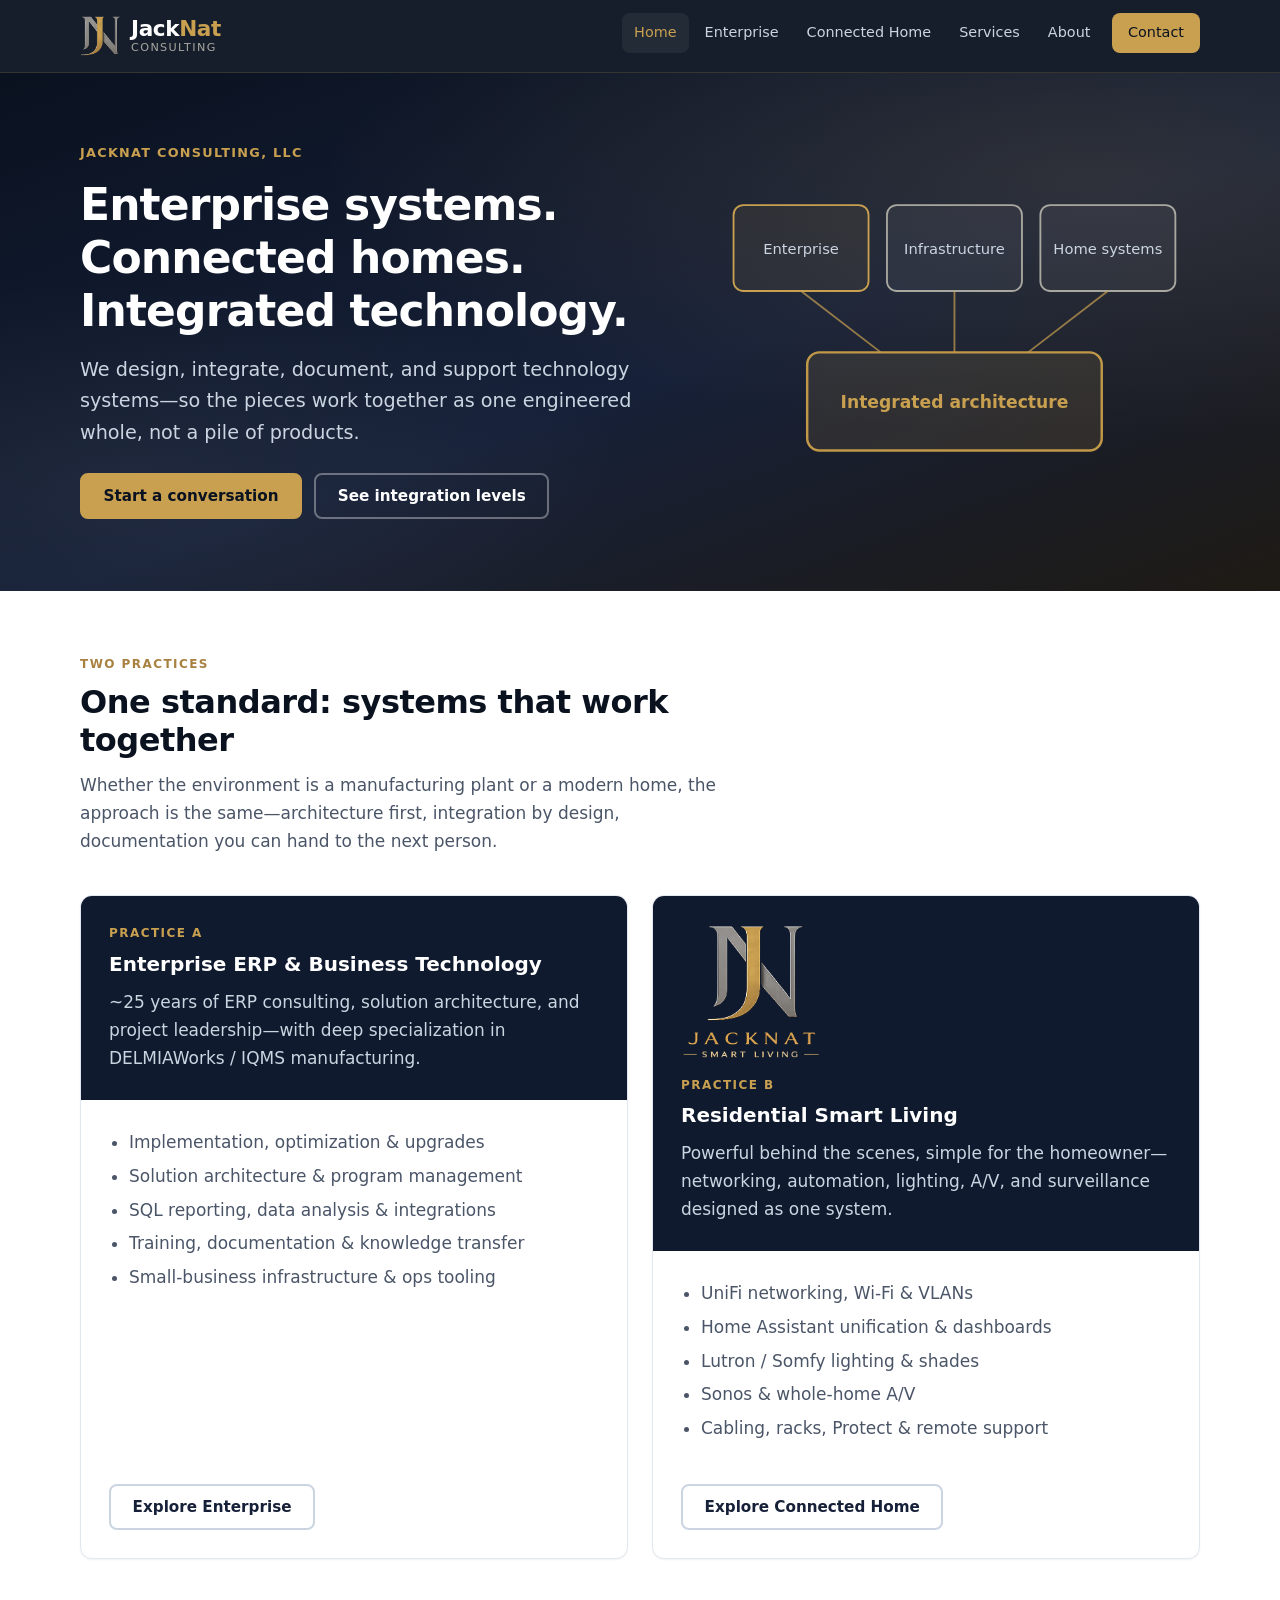
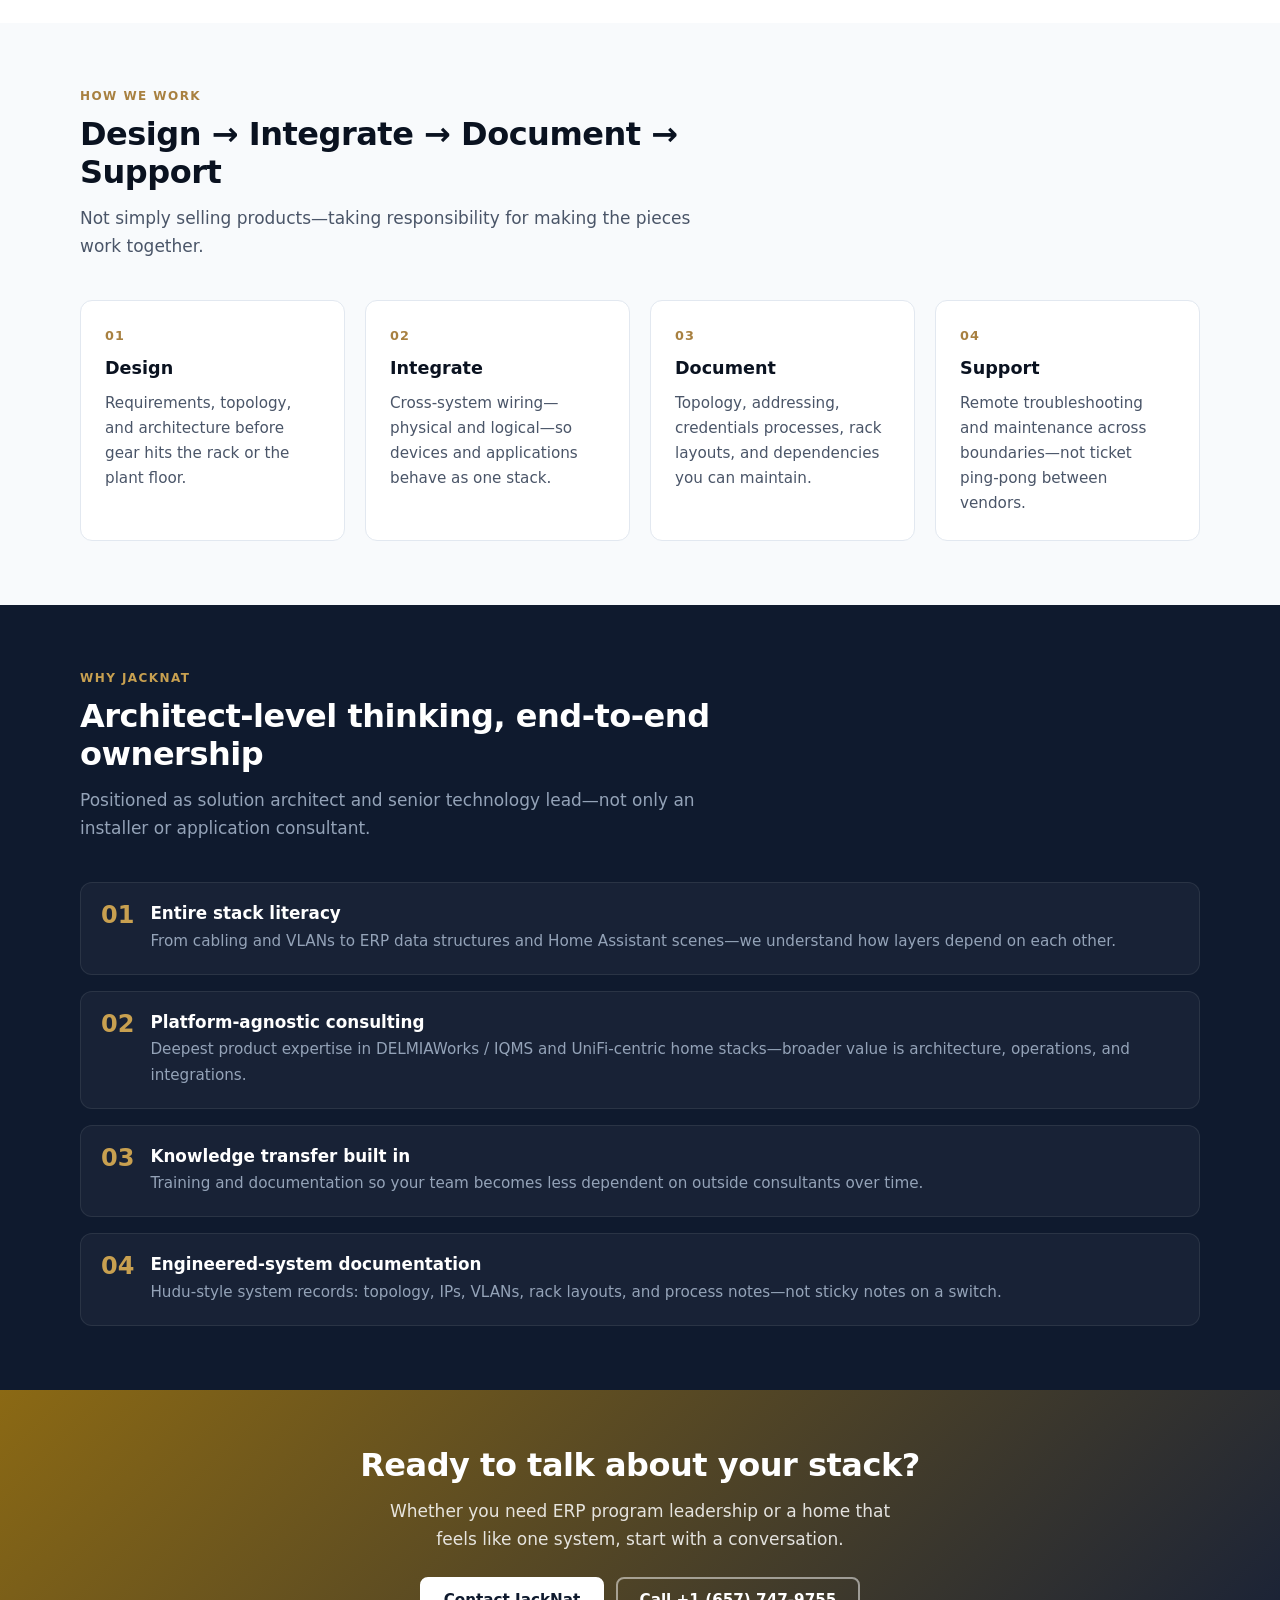
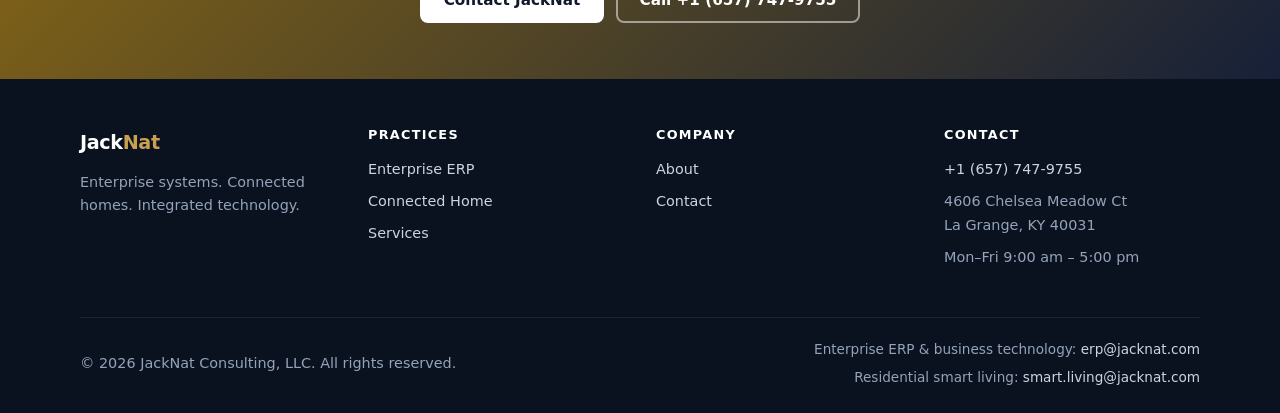
==== index.html @ a09bcf0a "Retint marketing site from teal to gold/silver logo palette. Replace the teal token system with gold" ====
<!DOCTYPE html>
<html lang="en">
<head>
  <meta charset="utf-8">
  <meta name="viewport" content="width=device-width, initial-scale=1">
  <title>JackNat Consulting | Enterprise Systems &amp; Connected Homes</title>
  <meta name="description" content="JackNat Consulting designs, integrates, documents, and supports enterprise ERP systems and residential connected-home technology. Enterprise systems. Connected homes. Integrated technology.">
  <link rel="icon" href="images/favicon.png">
  <link rel="stylesheet" href="css/styles.css">
</head>
<body>
  <a class="skip-link" href="#main">Skip to content</a>
  <header class="site-header">
    <div class="container header-inner">
      <a class="logo" href="index.html">
        <img class="logo-icon" src="images/logo-mark-gold.png" alt="" width="40" height="40">
        <span class="logo-text">
          <span class="logo-mark">Jack<span>Nat</span></span>
          <span class="logo-sub">Consulting</span>
        </span>
      </a>
      <button class="nav-toggle" type="button" aria-expanded="false" aria-controls="site-nav">Menu</button>
      <nav class="site-nav" id="site-nav" aria-label="Primary">
        <ul>
          <li><a href="index.html" aria-current="page">Home</a></li>
          <li><a href="enterprise.html">Enterprise</a></li>
          <li><a href="connected-home.html">Connected Home</a></li>
          <li><a href="services.html">Services</a></li>
          <li><a href="about.html">About</a></li>
          <li><a class="nav-cta" href="contact.html">Contact</a></li>
        </ul>
      </nav>
    </div>
  </header>

  <main id="main">
    <section class="hero">
      <div class="container hero-grid">
        <div>
          <p class="hero-eyebrow">JackNat Consulting, LLC</p>
          <h1>Enterprise systems. Connected homes. Integrated technology.</h1>
          <p class="lede">We design, integrate, document, and support technology systems—so the pieces work together as one engineered whole, not a pile of products.</p>
          <div class="btn-group">
            <a class="btn btn-primary" href="contact.html">Start a conversation</a>
            <a class="btn btn-secondary" href="connected-home.html">See integration levels</a>
          </div>
        </div>
        <div aria-hidden="true">
          <svg viewBox="0 0 400 280" fill="none" xmlns="http://www.w3.org/2000/svg" role="img">
            <title>Abstract integration diagram</title>
            <rect x="20" y="40" width="110" height="70" rx="8" stroke="#c8a050" stroke-width="1.5" fill="rgba(200,160,80,0.08)"/>
            <rect x="145" y="40" width="110" height="70" rx="8" stroke="#a8a8a0" stroke-width="1.5" fill="rgba(168,168,160,0.08)"/>
            <rect x="270" y="40" width="110" height="70" rx="8" stroke="#a8a8a0" stroke-width="1.5" fill="rgba(168,168,160,0.08)"/>
            <rect x="80" y="160" width="240" height="80" rx="10" stroke="#c09848" stroke-width="2" fill="rgba(200,160,80,0.12)"/>
            <line x1="75" y1="110" x2="140" y2="160" stroke="#c8a050" stroke-width="1.5" opacity="0.7"/>
            <line x1="200" y1="110" x2="200" y2="160" stroke="#c8a050" stroke-width="1.5" opacity="0.7"/>
            <line x1="325" y1="110" x2="260" y2="160" stroke="#c8a050" stroke-width="1.5" opacity="0.7"/>
            <text x="75" y="80" fill="#cbd5e1" font-size="12" font-family="system-ui" text-anchor="middle">Enterprise</text>
            <text x="200" y="80" fill="#cbd5e1" font-size="12" font-family="system-ui" text-anchor="middle">Infrastructure</text>
            <text x="325" y="80" fill="#cbd5e1" font-size="12" font-family="system-ui" text-anchor="middle">Home systems</text>
            <text x="200" y="205" fill="#c8a050" font-size="14" font-family="system-ui" text-anchor="middle" font-weight="600">Integrated architecture</text>
          </svg>
        </div>
      </div>
    </section>

    <section class="section" aria-labelledby="practices-heading">
      <div class="container">
        <div class="section-header">
          <span class="eyebrow">Two practices</span>
          <h2 id="practices-heading">One standard: systems that work together</h2>
          <p>Whether the environment is a manufacturing plant or a modern home, the approach is the same—architecture first, integration by design, documentation you can hand to the next person.</p>
        </div>
        <div class="card-grid">
          <article class="practice-card">
            <div class="practice-card-top">
              <span class="eyebrow">Practice A</span>
              <h3>Enterprise ERP &amp; Business Technology</h3>
              <p class="mb-0">~25 years of ERP consulting, solution architecture, and project leadership—with deep specialization in DELMIAWorks / IQMS manufacturing.</p>
            </div>
            <div class="practice-card-body">
              <ul>
                <li>Implementation, optimization &amp; upgrades</li>
                <li>Solution architecture &amp; program management</li>
                <li>SQL reporting, data analysis &amp; integrations</li>
                <li>Training, documentation &amp; knowledge transfer</li>
                <li>Small-business infrastructure &amp; ops tooling</li>
              </ul>
              <a class="btn btn-outline" href="enterprise.html">Explore Enterprise</a>
            </div>
          </article>
          <article class="practice-card">
            <div class="practice-card-top">
              <img class="sl-logo sl-logo-card" src="images/logo-smart-living-gold.png" alt="JackNat Smart Living">
              <span class="eyebrow">Practice B</span>
              <h3>Residential Smart Living</h3>
              <p class="mb-0">Powerful behind the scenes, simple for the homeowner—networking, automation, lighting, A/V, and surveillance designed as one system.</p>
            </div>
            <div class="practice-card-body">
              <ul>
                <li>UniFi networking, Wi-Fi &amp; VLANs</li>
                <li>Home Assistant unification &amp; dashboards</li>
                <li>Lutron / Somfy lighting &amp; shades</li>
                <li>Sonos &amp; whole-home A/V</li>
                <li>Cabling, racks, Protect &amp; remote support</li>
              </ul>
              <a class="btn btn-outline" href="connected-home.html">Explore Connected Home</a>
            </div>
          </article>
        </div>
      </div>
    </section>

    <section class="section section-alt" aria-labelledby="how-heading">
      <div class="container">
        <div class="section-header">
          <span class="eyebrow">How we work</span>
          <h2 id="how-heading">Design → Integrate → Document → Support</h2>
          <p>Not simply selling products—taking responsibility for making the pieces work together.</p>
        </div>
        <div class="process-grid">
          <div class="process-step">
            <h3>Design</h3>
            <p>Requirements, topology, and architecture before gear hits the rack or the plant floor.</p>
          </div>
          <div class="process-step">
            <h3>Integrate</h3>
            <p>Cross-system wiring—physical and logical—so devices and applications behave as one stack.</p>
          </div>
          <div class="process-step">
            <h3>Document</h3>
            <p>Topology, addressing, credentials processes, rack layouts, and dependencies you can maintain.</p>
          </div>
          <div class="process-step">
            <h3>Support</h3>
            <p>Remote troubleshooting and maintenance across boundaries—not ticket ping-pong between vendors.</p>
          </div>
        </div>
      </div>
    </section>

    <section class="section section-dark" aria-labelledby="diff-heading">
      <div class="container">
        <div class="section-header">
          <span class="eyebrow">Why JackNat</span>
          <h2 id="diff-heading">Architect-level thinking, end-to-end ownership</h2>
          <p>Positioned as solution architect and senior technology lead—not only an installer or application consultant.</p>
        </div>
        <ul class="diff-list">
          <li>
            <span class="diff-num" aria-hidden="true">01</span>
            <div>
              <h3>Entire stack literacy</h3>
              <p>From cabling and VLANs to ERP data structures and Home Assistant scenes—we understand how layers depend on each other.</p>
            </div>
          </li>
          <li>
            <span class="diff-num" aria-hidden="true">02</span>
            <div>
              <h3>Platform-agnostic consulting</h3>
              <p>Deepest product expertise in DELMIAWorks / IQMS and UniFi-centric home stacks—broader value is architecture, operations, and integrations.</p>
            </div>
          </li>
          <li>
            <span class="diff-num" aria-hidden="true">03</span>
            <div>
              <h3>Knowledge transfer built in</h3>
              <p>Training and documentation so your team becomes less dependent on outside consultants over time.</p>
            </div>
          </li>
          <li>
            <span class="diff-num" aria-hidden="true">04</span>
            <div>
              <h3>Engineered-system documentation</h3>
              <p>Hudu-style system records: topology, IPs, VLANs, rack layouts, and process notes—not sticky notes on a switch.</p>
            </div>
          </li>
        </ul>
      </div>
    </section>

    <section class="cta-band">
      <div class="container">
        <h2>Ready to talk about your stack?</h2>
        <p>Whether you need ERP program leadership or a home that feels like one system, start with a conversation.</p>
        <div class="btn-group" style="justify-content:center">
          <a class="btn btn-primary" href="contact.html">Contact JackNat</a>
          <a class="btn btn-secondary" href="tel:+16577479755">Call +1 (657) 747-9755</a>
        </div>
      </div>
    </section>
  </main>

  <footer class="site-footer">
    <div class="container">
      <div class="footer-grid">
        <div class="footer-brand">
          <div class="logo-mark">Jack<span style="color:var(--gold-400)">Nat</span></div>
          <p>Enterprise systems. Connected homes. Integrated technology.</p>
        </div>
        <div>
          <h3>Practices</h3>
          <ul>
            <li><a href="enterprise.html">Enterprise ERP</a></li>
            <li><a href="connected-home.html">Connected Home</a></li>
            <li><a href="services.html">Services</a></li>
          </ul>
        </div>
        <div>
          <h3>Company</h3>
          <ul>
            <li><a href="about.html">About</a></li>
            <li><a href="contact.html">Contact</a></li>
          </ul>
        </div>
        <div>
          <h3>Contact</h3>
          <ul>
            <li><a href="tel:+16577479755">+1 (657) 747-9755</a></li>
            <li>4606 Chelsea Meadow Ct<br>La Grange, KY 40031</li>
            <li>Mon–Fri 9:00 am – 5:00 pm</li>
          </ul>
        </div>
      </div>
      <div class="footer-bottom">
        <p>&copy; 2026 JackNat Consulting, LLC. All rights reserved.</p>
        <p class="footer-emails">
          <span>Enterprise ERP &amp; business technology: <a href="mailto:erp@jacknat.com">erp@jacknat.com</a></span>
          <span>Residential smart living: <a href="mailto:smart.living@jacknat.com">smart.living@jacknat.com</a></span>
        </p>
      </div>
    </div>
  </footer>
  <script src="js/main.js"></script>
</body>
</html>
---- css/styles.css ----
/* JackNat Consulting — shared styles */
:root {
  --navy-950: #0a1220;
  --navy-900: #0f1a2e;
  --navy-800: #162038;
  --navy-700: #1e2d4a;
  --charcoal: #1a1f2b;
  --slate-600: #4a5568;
  --slate-500: #64748b;
  --slate-400: #94a3b8;
  --slate-300: #cbd5e1;
  --slate-200: #e2e8f0;
  --slate-100: #f1f5f9;
  --white: #ffffff;
  --off-white: #f8fafc;
  /* Logo-sampled gold / silver accent system */
  --gold-400: #c8a050;
  --gold-500: #c09848;
  --gold-600: #a88040;
  --gold-700: #8b6914;
  --gold-glow: rgba(200, 160, 80, 0.18);
  --silver-400: #a8a8a0;
  --silver-500: #909088;
  --silver-600: #888880;
  --accent: var(--gold-400);
  --accent-deep: var(--gold-700);
  --accent-glow: var(--gold-glow);
  --font-sans: "Segoe UI", system-ui, -apple-system, BlinkMacSystemFont, "Helvetica Neue", Arial, sans-serif;
  --font-display: "Segoe UI", system-ui, -apple-system, BlinkMacSystemFont, "Helvetica Neue", Arial, sans-serif;
  --radius: 8px;
  --radius-lg: 12px;
  --shadow-sm: 0 1px 2px rgba(10, 18, 32, 0.06);
  --shadow: 0 4px 16px rgba(10, 18, 32, 0.08);
  --shadow-lg: 0 12px 40px rgba(10, 18, 32, 0.12);
  --max: 1120px;
  --header-h: 72px;
  --ease: cubic-bezier(0.4, 0, 0.2, 1);
}

*, *::before, *::after { box-sizing: border-box; }
html { scroll-behavior: smooth; }
body {
  margin: 0;
  font-family: var(--font-sans);
  font-size: 1.0625rem;
  line-height: 1.65;
  color: var(--navy-800);
  background: var(--white);
  -webkit-font-smoothing: antialiased;
}
img, svg { max-width: 100%; height: auto; display: block; }
a { color: var(--gold-700); text-decoration-thickness: 1px; text-underline-offset: 3px; }
a:hover { color: var(--gold-600); }
a:focus-visible, button:focus-visible, input:focus-visible, textarea:focus-visible, select:focus-visible {
  outline: 2px solid var(--gold-500);
  outline-offset: 2px;
}
h1, h2, h3, h4 {
  font-family: var(--font-display);
  line-height: 1.2;
  color: var(--navy-950);
  margin: 0 0 0.75rem;
  font-weight: 700;
}
h1 { font-size: clamp(2rem, 4vw, 2.75rem); letter-spacing: -0.02em; }
h2 { font-size: clamp(1.5rem, 3vw, 2rem); letter-spacing: -0.015em; }
h3 { font-size: 1.25rem; }
p { margin: 0 0 1rem; }
ul, ol { margin: 0 0 1rem; padding-left: 1.25rem; }
li { margin-bottom: 0.35rem; }
.container { width: min(100% - 2rem, var(--max)); margin-inline: auto; }
.sr-only {
  position: absolute; width: 1px; height: 1px; padding: 0; margin: -1px;
  overflow: hidden; clip: rect(0,0,0,0); white-space: nowrap; border: 0;
}
.skip-link {
  position: absolute; left: 1rem; top: -100%;
  background: var(--gold-400); color: var(--navy-950);
  padding: 0.5rem 1rem; border-radius: var(--radius); z-index: 1000; font-weight: 600;
}
.skip-link:focus { top: 1rem; }

/* Header */
.site-header {
  position: sticky; top: 0; z-index: 100;
  background: rgba(10, 18, 32, 0.95);
  backdrop-filter: blur(12px);
  border-bottom: 1px solid rgba(200, 160, 80, 0.18);
}
.header-inner {
  display: flex; align-items: center; justify-content: space-between;
  min-height: var(--header-h); gap: 1rem;
}
.logo {
  display: flex; flex-direction: row; align-items: center; gap: 0.65rem;
  text-decoration: none; color: var(--white);
  line-height: 1.15; flex-shrink: 0;
}
.logo:hover { color: var(--white); }
.logo-icon {
  height: 40px; width: auto; display: block; flex-shrink: 0;
}
.logo-text {
  display: flex; flex-direction: column;
}
.logo-mark {
  font-size: 1.35rem; font-weight: 700; letter-spacing: -0.02em;
}
.logo-mark span { color: var(--gold-400); }
.logo-sub {
  font-size: 0.7rem; font-weight: 500; letter-spacing: 0.12em;
  text-transform: uppercase; color: var(--silver-400);
}
/* Smart Living brand mark (residential practice) */
.sl-logo {
  display: block; height: auto; max-width: 100%;
}
.sl-logo-hero {
  width: min(280px, 70vw); margin: 0 0 1.5rem;
}
.sl-logo-card {
  width: 140px; margin: 0 0 1rem;
}
.sl-logo-inline {
  height: 28px; width: auto; vertical-align: middle; margin-right: 0.4rem;
}
.contact-sl-row {
  display: flex; align-items: flex-start; gap: 0.5rem;
}
.contact-sl-row img { flex-shrink: 0; margin-top: 0.15rem; }
.nav-toggle {
  display: none; background: transparent; border: 1px solid var(--slate-500);
  color: var(--white); padding: 0.4rem 0.65rem; border-radius: var(--radius);
  cursor: pointer; font-size: 0.875rem;
}
.nav-toggle[aria-expanded="true"] { border-color: var(--gold-400); color: var(--gold-400); }
.site-nav ul {
  display: flex; flex-wrap: wrap; gap: 0.15rem 0.25rem;
  list-style: none; margin: 0; padding: 0; align-items: center;
}
.site-nav a {
  display: block; padding: 0.5rem 0.75rem; color: var(--slate-300);
  text-decoration: none; font-size: 0.9rem; font-weight: 500;
  border-radius: var(--radius); transition: color 0.15s var(--ease), background 0.15s var(--ease);
}
.site-nav a:hover, .site-nav a[aria-current="page"] {
  color: var(--white); background: rgba(255,255,255,0.06);
}
.site-nav a[aria-current="page"] { color: var(--gold-400); }
.site-nav .nav-cta {
  background: var(--gold-400); color: var(--navy-950) !important;
  margin-left: 0.35rem; padding: 0.5rem 1rem;
}
.site-nav .nav-cta:hover { background: var(--gold-500); color: var(--navy-950) !important; }

@media (max-width: 860px) {
  .nav-toggle { display: block; }
  .site-nav {
    display: none; position: absolute; left: 0; right: 0; top: 100%;
    background: var(--navy-900); border-bottom: 1px solid rgba(200, 160, 80, 0.18);
    padding: 0.75rem 1rem 1.25rem;
  }
  .site-nav.is-open { display: block; }
  .site-nav ul { flex-direction: column; align-items: stretch; }
  .site-nav .nav-cta { margin-left: 0; text-align: center; margin-top: 0.5rem; }
}

/* Buttons */
.btn {
  display: inline-flex; align-items: center; justify-content: center; gap: 0.4rem;
  padding: 0.75rem 1.35rem; font-size: 0.95rem; font-weight: 600;
  border-radius: var(--radius); border: 2px solid transparent;
  text-decoration: none; cursor: pointer; transition: background 0.15s, color 0.15s, border-color 0.15s;
  font-family: inherit; line-height: 1.2;
}
.btn-primary {
  background: var(--gold-400); color: var(--navy-950); border-color: var(--gold-400);
}
.btn-primary:hover { background: var(--gold-500); border-color: var(--gold-500); color: var(--navy-950); }
.btn-secondary {
  background: transparent; color: var(--white); border-color: rgba(255,255,255,0.35);
}
.btn-secondary:hover { border-color: var(--gold-400); color: var(--gold-400); }
.btn-outline {
  background: transparent; color: var(--navy-800); border-color: var(--slate-300);
}
.btn-outline:hover { border-color: var(--gold-600); color: var(--gold-700); }
.btn-group { display: flex; flex-wrap: wrap; gap: 0.75rem; margin-top: 1.5rem; }

/* Hero */
.hero {
  background: linear-gradient(160deg, var(--navy-950) 0%, var(--navy-800) 55%, #1e1a14 100%);
  color: var(--slate-200); padding: 4rem 0 4.5rem; position: relative; overflow: hidden;
}
.hero::after {
  content: ""; position: absolute; inset: 0;
  background:
    radial-gradient(ellipse 60% 50% at 85% 20%, rgba(200,160,80,0.14), transparent),
    radial-gradient(ellipse 40% 40% at 10% 80%, rgba(168,168,160,0.08), transparent);
  pointer-events: none;
}
.hero .container { position: relative; z-index: 1; }
.hero-eyebrow {
  display: inline-block; font-size: 0.8rem; font-weight: 600; letter-spacing: 0.1em;
  text-transform: uppercase; color: var(--gold-400); margin-bottom: 1rem;
}
.hero h1 { color: var(--white); margin-bottom: 1rem; max-width: 18ch; }
.hero .lede {
  font-size: 1.2rem; color: var(--slate-300); max-width: 38rem; margin-bottom: 0;
}
.hero-grid {
  display: grid; gap: 2.5rem;
}
@media (min-width: 900px) {
  .hero-grid { grid-template-columns: 1.2fr 1fr; align-items: center; }
}

/* Page hero (inner pages) */
.page-hero {
  background: var(--navy-900); color: var(--slate-200);
  padding: 3rem 0 2.75rem; border-bottom: 3px solid var(--gold-600);
}
.page-hero h1 { color: var(--white); }
.page-hero .lede { color: var(--slate-300); max-width: 40rem; margin: 0; font-size: 1.1rem; }

/* Sections */
.section { padding: 4rem 0; }
.section-alt { background: var(--off-white); }
.section-dark {
  background: var(--navy-900); color: var(--slate-300);
}
.section-dark h2, .section-dark h3 { color: var(--white); }
.section-header { max-width: 40rem; margin-bottom: 2.5rem; }
.section-header p { color: var(--slate-600); }
.section-dark .section-header p { color: var(--slate-400); }
.eyebrow {
  display: block; font-size: 0.75rem; font-weight: 700; letter-spacing: 0.12em;
  text-transform: uppercase; color: var(--gold-600); margin-bottom: 0.5rem;
}
.section-dark .eyebrow { color: var(--gold-400); }

/* Cards */
.card-grid {
  display: grid; gap: 1.5rem;
  grid-template-columns: repeat(auto-fit, minmax(280px, 1fr));
}
.card {
  background: var(--white); border: 1px solid var(--slate-200);
  border-radius: var(--radius-lg); padding: 1.75rem;
  box-shadow: var(--shadow-sm); transition: box-shadow 0.2s, border-color 0.2s;
}
.card:hover { box-shadow: var(--shadow); border-color: var(--slate-300); }
.card-icon {
  width: 48px; height: 48px; border-radius: var(--radius);
  background: var(--accent-glow); color: var(--gold-600);
  display: flex; align-items: center; justify-content: center; margin-bottom: 1rem;
}
.card h3 { margin-bottom: 0.5rem; }
.card p:last-child { margin-bottom: 0; color: var(--slate-600); }
.card a.card-link {
  display: inline-flex; align-items: center; gap: 0.35rem;
  margin-top: 1rem; font-weight: 600; text-decoration: none; color: var(--gold-700);
}
.card a.card-link:hover { color: var(--gold-600); }
.card-accent {
  border-top: 3px solid var(--gold-500);
}

/* Practice dual cards on home */
.practice-card {
  background: var(--white); border-radius: var(--radius-lg);
  border: 1px solid var(--slate-200); overflow: hidden;
  display: flex; flex-direction: column; box-shadow: var(--shadow-sm);
}
.practice-card-top {
  background: var(--navy-900); color: var(--slate-300); padding: 1.75rem;
}
.practice-card-top h3 { color: var(--white); }
.practice-card-top .eyebrow { color: var(--gold-400); }
.practice-card-body { padding: 1.75rem; flex: 1; display: flex; flex-direction: column; }
.practice-card-body ul { flex: 1; color: var(--slate-600); }
.practice-card-body .btn { margin-top: 1.25rem; align-self: flex-start; }

/* Process steps */
.process-grid {
  display: grid; gap: 1.25rem;
  grid-template-columns: repeat(auto-fit, minmax(200px, 1fr));
  counter-reset: step;
}
.process-step {
  position: relative; padding: 1.5rem; background: var(--white);
  border: 1px solid var(--slate-200); border-radius: var(--radius-lg);
}
.process-step::before {
  counter-increment: step;
  content: "0" counter(step);
  display: block; font-size: 0.8rem; font-weight: 700;
  letter-spacing: 0.08em; color: var(--gold-600); margin-bottom: 0.75rem;
}
.process-step h3 { font-size: 1.1rem; }
.process-step p { margin: 0; font-size: 0.95rem; color: var(--slate-600); }

/* Differentiator list */
.diff-list {
  list-style: none; padding: 0; margin: 0;
  display: grid; gap: 1rem;
}
.diff-list li {
  display: grid; grid-template-columns: auto 1fr; gap: 1rem; align-items: start;
  padding: 1.25rem; background: rgba(255,255,255,0.04);
  border: 1px solid rgba(255,255,255,0.08); border-radius: var(--radius-lg); margin: 0;
}
.diff-list .diff-num {
  font-size: 1.5rem; font-weight: 700; color: var(--gold-400); line-height: 1;
}
.diff-list h3 { color: var(--white); font-size: 1.05rem; margin-bottom: 0.35rem; }
.diff-list p { margin: 0; font-size: 0.95rem; color: var(--slate-400); }

/* Integration levels (Connected Home) */
.levels {
  display: flex; flex-direction: column; gap: 1rem;
}
.level {
  display: grid; gap: 1.25rem; align-items: center;
  background: var(--white); border: 1px solid var(--slate-200);
  border-radius: var(--radius-lg); padding: 1.5rem;
  box-shadow: var(--shadow-sm);
}
@media (min-width: 720px) {
  .level { grid-template-columns: 140px 1fr; padding: 1.75rem 2rem; }
}
.level-badge {
  display: flex; flex-direction: column; align-items: center; justify-content: center;
  text-align: center; padding: 1rem; border-radius: var(--radius);
  background: var(--navy-900); color: var(--white); min-height: 100px;
}
.level-badge .lvl { font-size: 0.7rem; font-weight: 700; letter-spacing: 0.15em; color: var(--gold-400); }
.level-badge .num { font-size: 2rem; font-weight: 700; line-height: 1; margin: 0.25rem 0; }
.level-badge .name { font-size: 0.8rem; color: var(--slate-300); line-height: 1.3; }
.level h3 { margin-bottom: 0.4rem; }
.level p { margin-bottom: 0.75rem; color: var(--slate-600); }
.level ul { margin-bottom: 0; color: var(--slate-600); font-size: 0.95rem; }
.level-1 .level-badge { background: #0f1a2e; }
.level-2 .level-badge { background: #162038; }
.level-3 .level-badge { background: #2a2418; }
.level-4 .level-badge { background: var(--gold-400); color: var(--navy-950); }
.level-4 .level-badge .lvl { color: var(--navy-800); }
.level-4 .level-badge .name { color: var(--navy-800); }

/* SVG diagram wrapper */
.levels-diagram {
  margin-bottom: 2.5rem; background: var(--navy-950);
  border-radius: var(--radius-lg); padding: 1.5rem 1rem;
  overflow-x: auto;
}
.levels-diagram svg { margin: 0 auto; min-width: 560px; }

/* Enterprise ladder */
.enterprise-ladder {
  display: grid; gap: 0.75rem;
  grid-template-columns: repeat(auto-fit, minmax(160px, 1fr));
}
.ladder-step {
  background: var(--navy-800); border-radius: var(--radius); padding: 1.25rem;
  border-left: 3px solid var(--gold-500); text-align: left;
}
.ladder-step .lbl {
  font-size: 0.7rem; font-weight: 700; letter-spacing: 0.1em;
  text-transform: uppercase; color: var(--gold-400); margin-bottom: 0.35rem;
}
.ladder-step h3 { color: var(--white); font-size: 1.05rem; margin-bottom: 0.35rem; }
.ladder-step p { margin: 0; font-size: 0.9rem; color: var(--slate-400); }

/* Service blocks */
.service-block {
  padding: 2rem 0; border-bottom: 1px solid var(--slate-200);
}
.service-block:last-child { border-bottom: 0; }
.service-block h3 { display: flex; align-items: center; gap: 0.75rem; }
.service-block .svc-icon {
  width: 36px; height: 36px; flex-shrink: 0;
  background: var(--accent-glow); color: var(--gold-600);
  border-radius: 6px; display: flex; align-items: center; justify-content: center;
}
.service-meta {
  display: flex; flex-wrap: wrap; gap: 0.5rem; margin: 0.75rem 0 1rem;
}
.tag {
  display: inline-block; font-size: 0.75rem; font-weight: 600;
  padding: 0.25rem 0.6rem; border-radius: 999px;
  background: var(--slate-100); color: var(--slate-600);
}
.tag-gold { background: var(--accent-glow); color: var(--gold-700); }
.disclaimer {
  background: var(--slate-100); border-left: 3px solid var(--slate-500);
  padding: 1rem 1.25rem; border-radius: 0 var(--radius) var(--radius) 0;
  font-size: 0.9rem; color: var(--slate-600); margin: 1.5rem 0 0;
}
.disclaimer strong { color: var(--navy-800); }

/* About */
.about-grid {
  display: grid; gap: 2.5rem;
}
@media (min-width: 800px) {
  .about-grid { grid-template-columns: 1.4fr 1fr; }
}
.stat-stack { display: flex; flex-direction: column; gap: 1rem; }
.stat {
  background: var(--navy-900); color: var(--white);
  padding: 1.5rem; border-radius: var(--radius-lg);
}
.stat .val { font-size: 2rem; font-weight: 700; color: var(--gold-400); line-height: 1; }
.stat .lbl { font-size: 0.95rem; color: var(--slate-300); margin-top: 0.35rem; }

/* Contact */
.contact-grid {
  display: grid; gap: 2.5rem;
}
@media (min-width: 800px) {
  .contact-grid { grid-template-columns: 1fr 1.2fr; }
}
.contact-details {
  list-style: none; padding: 0; margin: 0;
}
.contact-details li {
  margin-bottom: 1.25rem; padding-bottom: 1.25rem;
  border-bottom: 1px solid var(--slate-200);
}
.contact-details li:last-child { border-bottom: 0; margin-bottom: 0; padding-bottom: 0; }
.contact-details .label {
  display: block; font-size: 0.75rem; font-weight: 700;
  letter-spacing: 0.08em; text-transform: uppercase; color: var(--slate-500);
  margin-bottom: 0.25rem;
}
.contact-details a { text-decoration: none; font-weight: 600; color: var(--navy-800); }
.contact-details a:hover { color: var(--gold-700); }
.contact-form {
  background: var(--off-white); border: 1px solid var(--slate-200);
  border-radius: var(--radius-lg); padding: 1.75rem;
}
.form-row { margin-bottom: 1.15rem; }
.form-row label {
  display: block; font-size: 0.875rem; font-weight: 600;
  color: var(--navy-800); margin-bottom: 0.35rem;
}
.form-row input, .form-row textarea, .form-row select {
  width: 100%; padding: 0.7rem 0.85rem; font-size: 1rem; font-family: inherit;
  border: 1px solid var(--slate-300); border-radius: var(--radius);
  background: var(--white); color: var(--navy-800);
}
.form-row textarea { min-height: 140px; resize: vertical; }
.form-hint {
  font-size: 0.85rem; color: var(--slate-500); margin-top: 0.75rem; margin-bottom: 0;
}
.form-note {
  background: #fef9c3; border: 1px solid #fde047; border-radius: var(--radius);
  padding: 0.75rem 1rem; font-size: 0.85rem; color: #713f12; margin-bottom: 1.25rem;
}

/* CTA band */
.cta-band {
  background: linear-gradient(135deg, var(--gold-700), var(--navy-800));
  color: var(--white); padding: 3.5rem 0; text-align: center;
}
.cta-band h2 { color: var(--white); }
.cta-band p { color: rgba(255,255,255,0.85); max-width: 32rem; margin: 0 auto 1.5rem; }
.cta-band .btn-primary { background: var(--white); color: var(--navy-900); border-color: var(--white); }
.cta-band .btn-primary:hover { background: var(--slate-100); color: var(--navy-950); }
.cta-band .btn-secondary { border-color: rgba(255,255,255,0.5); }

/* Footer */
.site-footer {
  background: var(--navy-950); color: var(--slate-400);
  padding: 3rem 0 1.5rem; font-size: 0.9rem;
}
.footer-grid {
  display: grid; gap: 2rem;
  grid-template-columns: repeat(auto-fit, minmax(200px, 1fr));
  margin-bottom: 2.5rem;
}
.site-footer h3 {
  color: var(--white); font-size: 0.8rem; letter-spacing: 0.1em;
  text-transform: uppercase; margin-bottom: 1rem;
}
.site-footer a { color: var(--slate-300); text-decoration: none; }
.site-footer a:hover { color: var(--gold-400); }
.site-footer ul { list-style: none; padding: 0; margin: 0; }
.site-footer li { margin-bottom: 0.5rem; }
.footer-brand .logo-mark { color: var(--white); font-size: 1.2rem; }
.footer-brand p { margin-top: 0.75rem; max-width: 22rem; }
.footer-bottom {
  border-top: 1px solid rgba(255,255,255,0.08);
  padding-top: 1.25rem; display: flex; flex-wrap: wrap; gap: 0.75rem;
  justify-content: space-between; align-items: center;
}
.footer-bottom p { margin: 0; }
.footer-emails {
  display: flex; flex-direction: column; gap: 0.35rem;
  text-align: right; font-size: 0.85rem; max-width: 28rem;
}
@media (max-width: 640px) {
  .footer-emails { text-align: left; }
}

/* Utilities */
.text-center { text-align: center; }
.mt-0 { margin-top: 0; }
.mb-0 { margin-bottom: 0; }
.two-col {
  display: grid; gap: 2rem;
}
@media (min-width: 720px) {
  .two-col { grid-template-columns: 1fr 1fr; }
}
.prose ul { color: var(--slate-600); }
.prose li { margin-bottom: 0.5rem; }
@media (prefers-reduced-motion: reduce) {
  html { scroll-behavior: auto; }
  *, *::before, *::after { transition-duration: 0.01ms !important; }
}
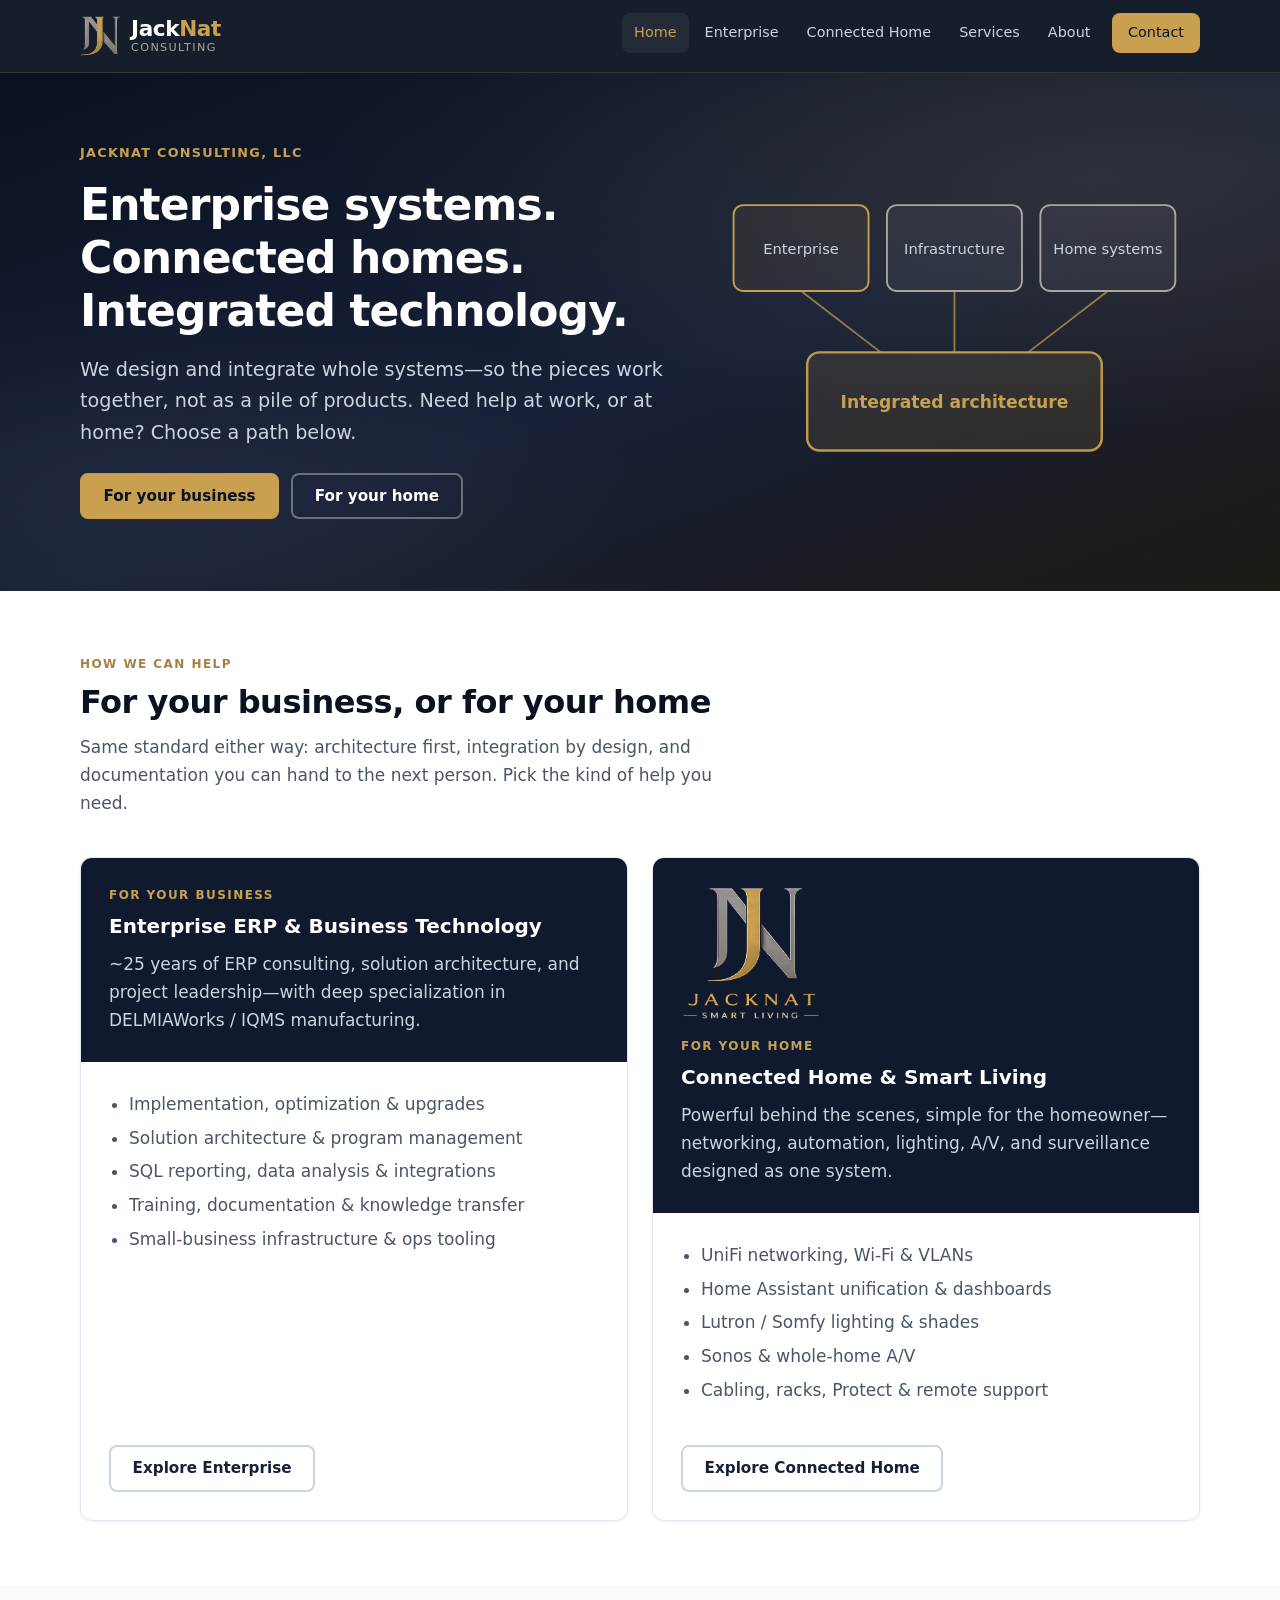
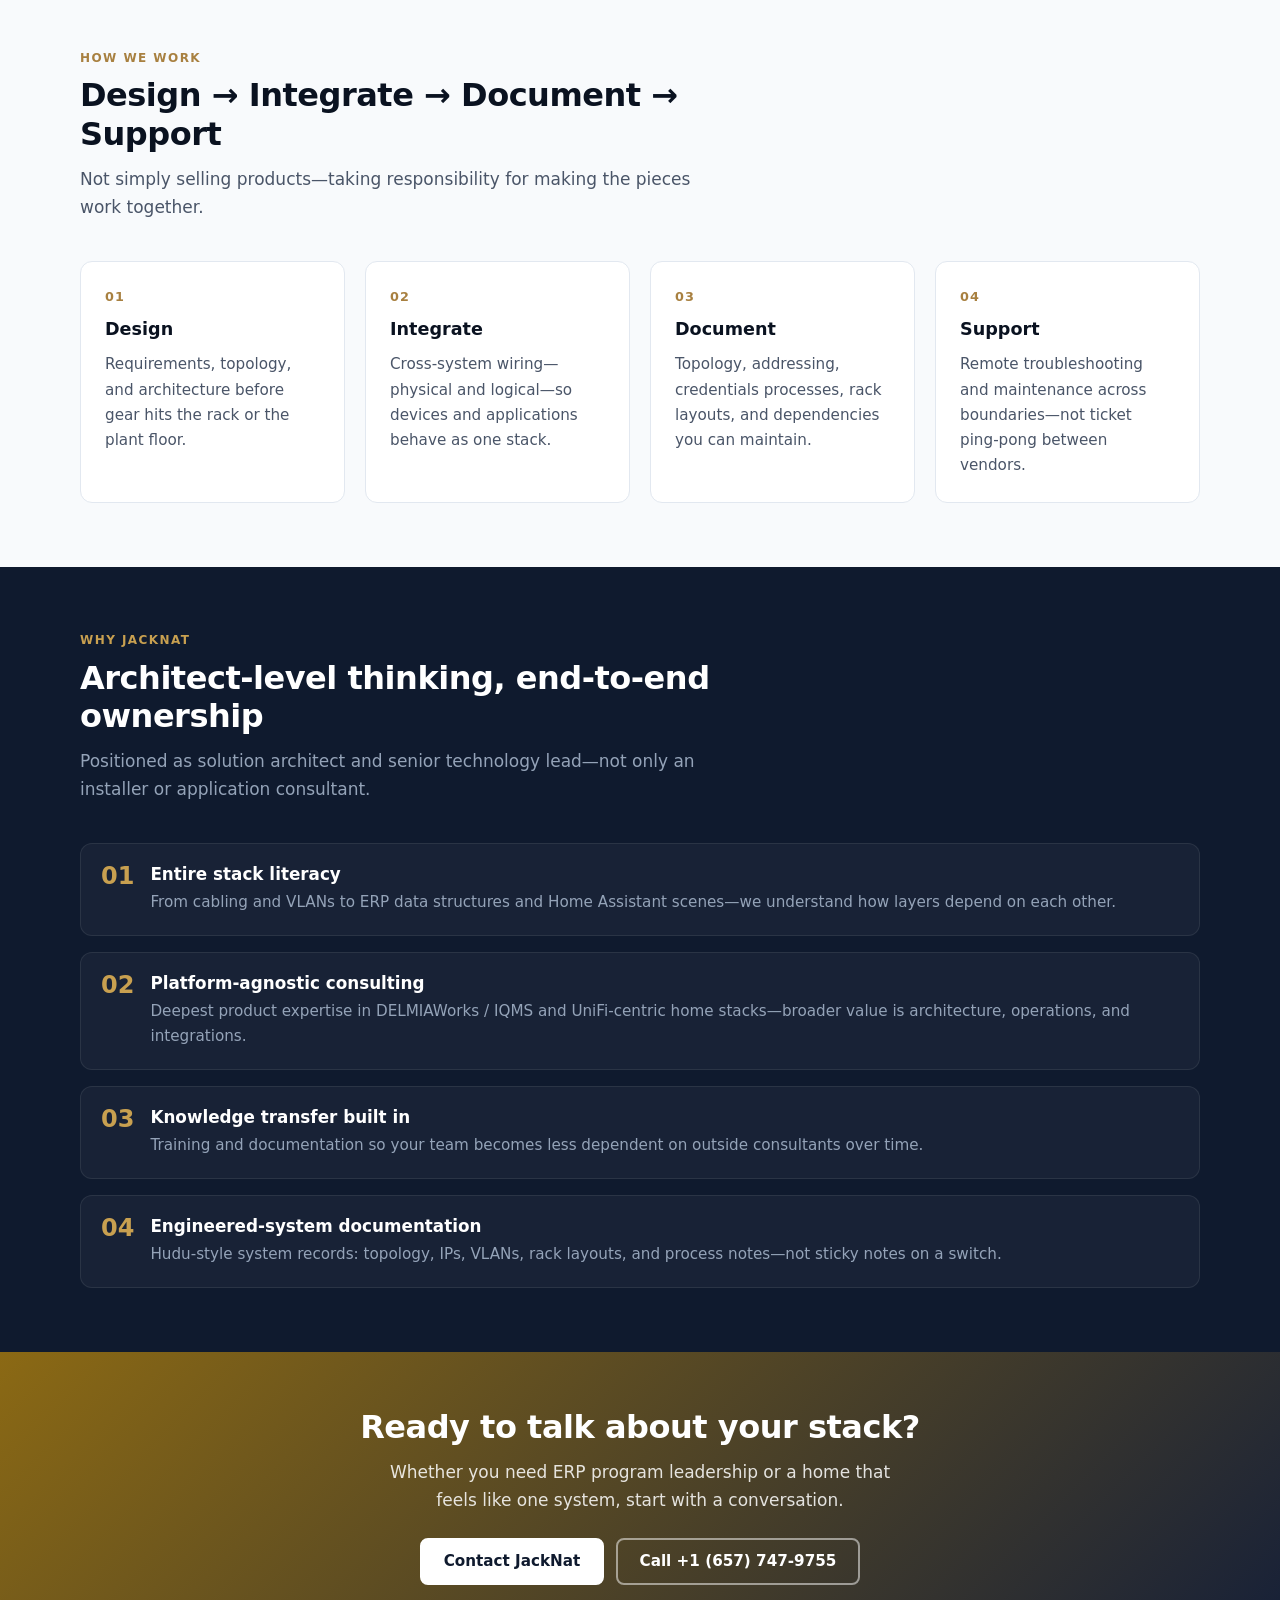
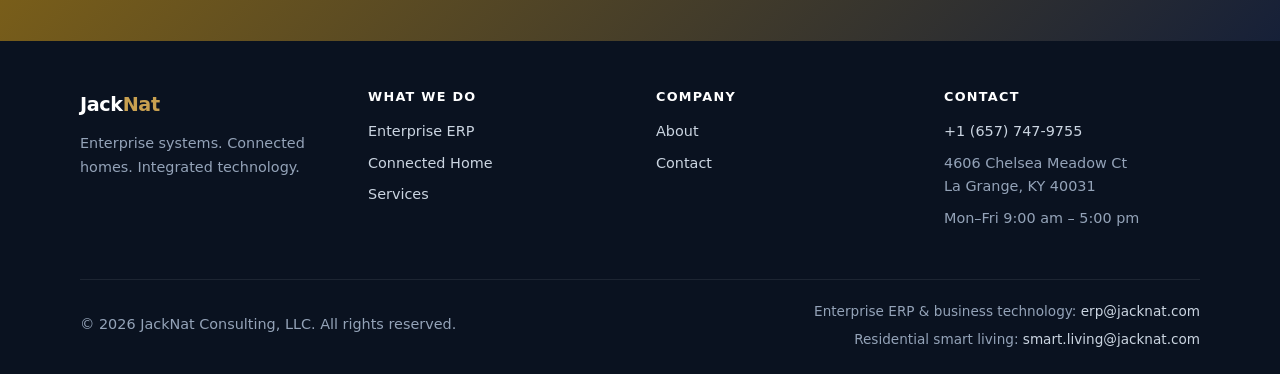
==== commit 6ce1ad4d: "Rewrite marketing copy to business vs home paths. Replace Practice A/B and dual-practice framing wit" ====
--- a/index.html
+++ b/index.html
@@ -39,10 +39,10 @@
         <div>
           <p class="hero-eyebrow">JackNat Consulting, LLC</p>
           <h1>Enterprise systems. Connected homes. Integrated technology.</h1>
-          <p class="lede">We design, integrate, document, and support technology systems—so the pieces work together as one engineered whole, not a pile of products.</p>
+          <p class="lede">We design and integrate whole systems—so the pieces work together, not as a pile of products. Need help at work, or at home? Choose a path below.</p>
           <div class="btn-group">
-            <a class="btn btn-primary" href="contact.html">Start a conversation</a>
-            <a class="btn btn-secondary" href="connected-home.html">See integration levels</a>
+            <a class="btn btn-primary" href="enterprise.html">For your business</a>
+            <a class="btn btn-secondary" href="connected-home.html">For your home</a>
           </div>
         </div>
         <div aria-hidden="true">
@@ -64,21 +64,21 @@
       </div>
     </section>
 
-    <section class="section" aria-labelledby="practices-heading">
+    <section class="section" aria-labelledby="help-heading">
       <div class="container">
         <div class="section-header">
-          <span class="eyebrow">Two practices</span>
-          <h2 id="practices-heading">One standard: systems that work together</h2>
-          <p>Whether the environment is a manufacturing plant or a modern home, the approach is the same—architecture first, integration by design, documentation you can hand to the next person.</p>
+          <span class="eyebrow">How we can help</span>
+          <h2 id="help-heading">For your business, or for your home</h2>
+          <p>Same standard either way: architecture first, integration by design, and documentation you can hand to the next person. Pick the kind of help you need.</p>
         </div>
         <div class="card-grid">
-          <article class="practice-card">
-            <div class="practice-card-top">
-              <span class="eyebrow">Practice A</span>
+          <article class="path-card">
+            <div class="path-card-top">
+              <span class="eyebrow">For your business</span>
               <h3>Enterprise ERP &amp; Business Technology</h3>
               <p class="mb-0">~25 years of ERP consulting, solution architecture, and project leadership—with deep specialization in DELMIAWorks / IQMS manufacturing.</p>
             </div>
-            <div class="practice-card-body">
+            <div class="path-card-body">
               <ul>
                 <li>Implementation, optimization &amp; upgrades</li>
                 <li>Solution architecture &amp; program management</li>
@@ -89,14 +89,14 @@
               <a class="btn btn-outline" href="enterprise.html">Explore Enterprise</a>
             </div>
           </article>
-          <article class="practice-card">
-            <div class="practice-card-top">
+          <article class="path-card">
+            <div class="path-card-top">
               <img class="sl-logo sl-logo-card" src="images/logo-smart-living-gold.png" alt="JackNat Smart Living">
-              <span class="eyebrow">Practice B</span>
-              <h3>Residential Smart Living</h3>
+              <span class="eyebrow">For your home</span>
+              <h3>Connected Home &amp; Smart Living</h3>
               <p class="mb-0">Powerful behind the scenes, simple for the homeowner—networking, automation, lighting, A/V, and surveillance designed as one system.</p>
             </div>
-            <div class="practice-card-body">
+            <div class="path-card-body">
               <ul>
                 <li>UniFi networking, Wi-Fi &amp; VLANs</li>
                 <li>Home Assistant unification &amp; dashboards</li>
@@ -199,7 +199,7 @@
           <p>Enterprise systems. Connected homes. Integrated technology.</p>
         </div>
         <div>
-          <h3>Practices</h3>
+          <h3>What we do</h3>
           <ul>
             <li><a href="enterprise.html">Enterprise ERP</a></li>
             <li><a href="connected-home.html">Connected Home</a></li>
--- a/css/styles.css
+++ b/css/styles.css
@@ -111,7 +111,7 @@
   font-size: 0.7rem; font-weight: 500; letter-spacing: 0.12em;
   text-transform: uppercase; color: var(--silver-400);
 }
-/* Smart Living brand mark (residential practice) */
+/* Smart Living brand mark (connected home) */
 .sl-logo {
   display: block; height: auto; max-width: 100%;
 }
@@ -266,20 +266,20 @@
   border-top: 3px solid var(--gold-500);
 }
 
-/* Practice dual cards on home */
-.practice-card {
+/* Business / home path cards on home */
+.path-card {
   background: var(--white); border-radius: var(--radius-lg);
   border: 1px solid var(--slate-200); overflow: hidden;
   display: flex; flex-direction: column; box-shadow: var(--shadow-sm);
 }
-.practice-card-top {
+.path-card-top {
   background: var(--navy-900); color: var(--slate-300); padding: 1.75rem;
 }
-.practice-card-top h3 { color: var(--white); }
-.practice-card-top .eyebrow { color: var(--gold-400); }
-.practice-card-body { padding: 1.75rem; flex: 1; display: flex; flex-direction: column; }
-.practice-card-body ul { flex: 1; color: var(--slate-600); }
-.practice-card-body .btn { margin-top: 1.25rem; align-self: flex-start; }
+.path-card-top h3 { color: var(--white); }
+.path-card-top .eyebrow { color: var(--gold-400); }
+.path-card-body { padding: 1.75rem; flex: 1; display: flex; flex-direction: column; }
+.path-card-body ul { flex: 1; color: var(--slate-600); }
+.path-card-body .btn { margin-top: 1.25rem; align-self: flex-start; }
 
 /* Process steps */
 .process-grid {
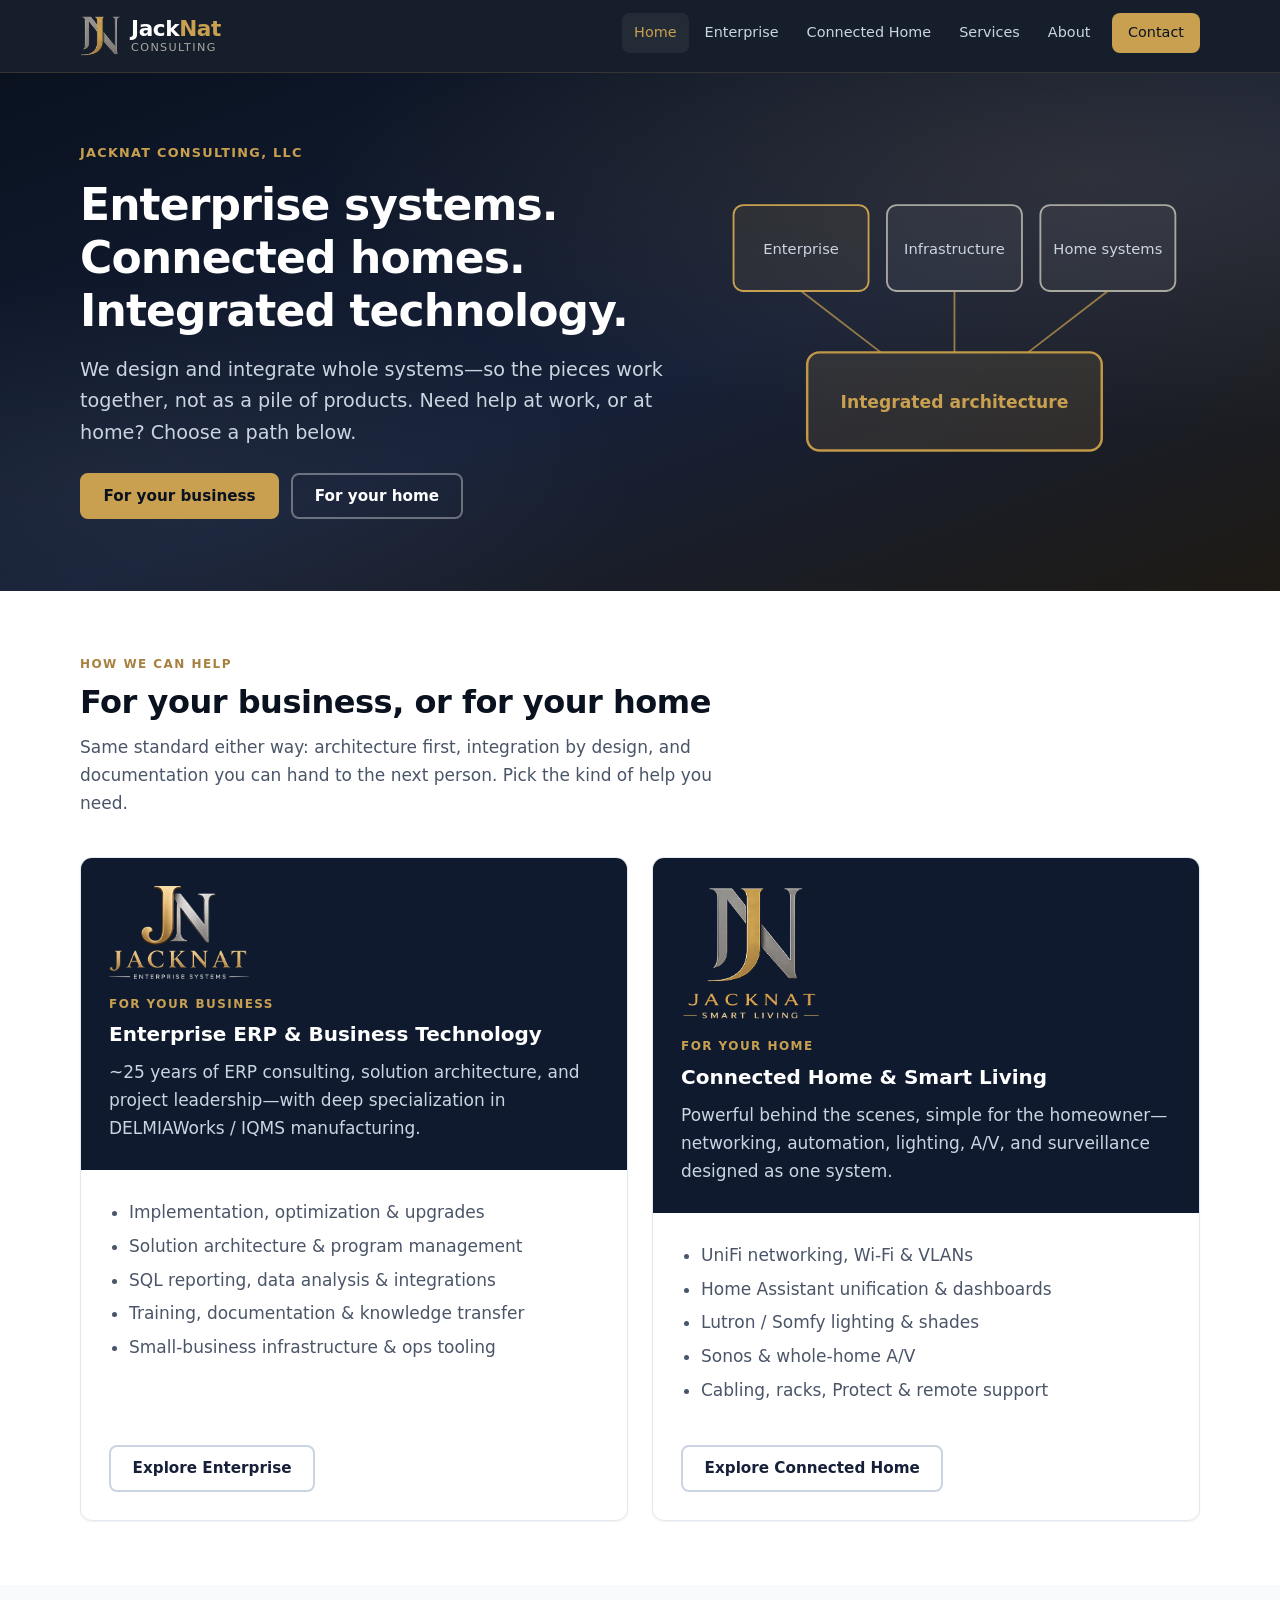
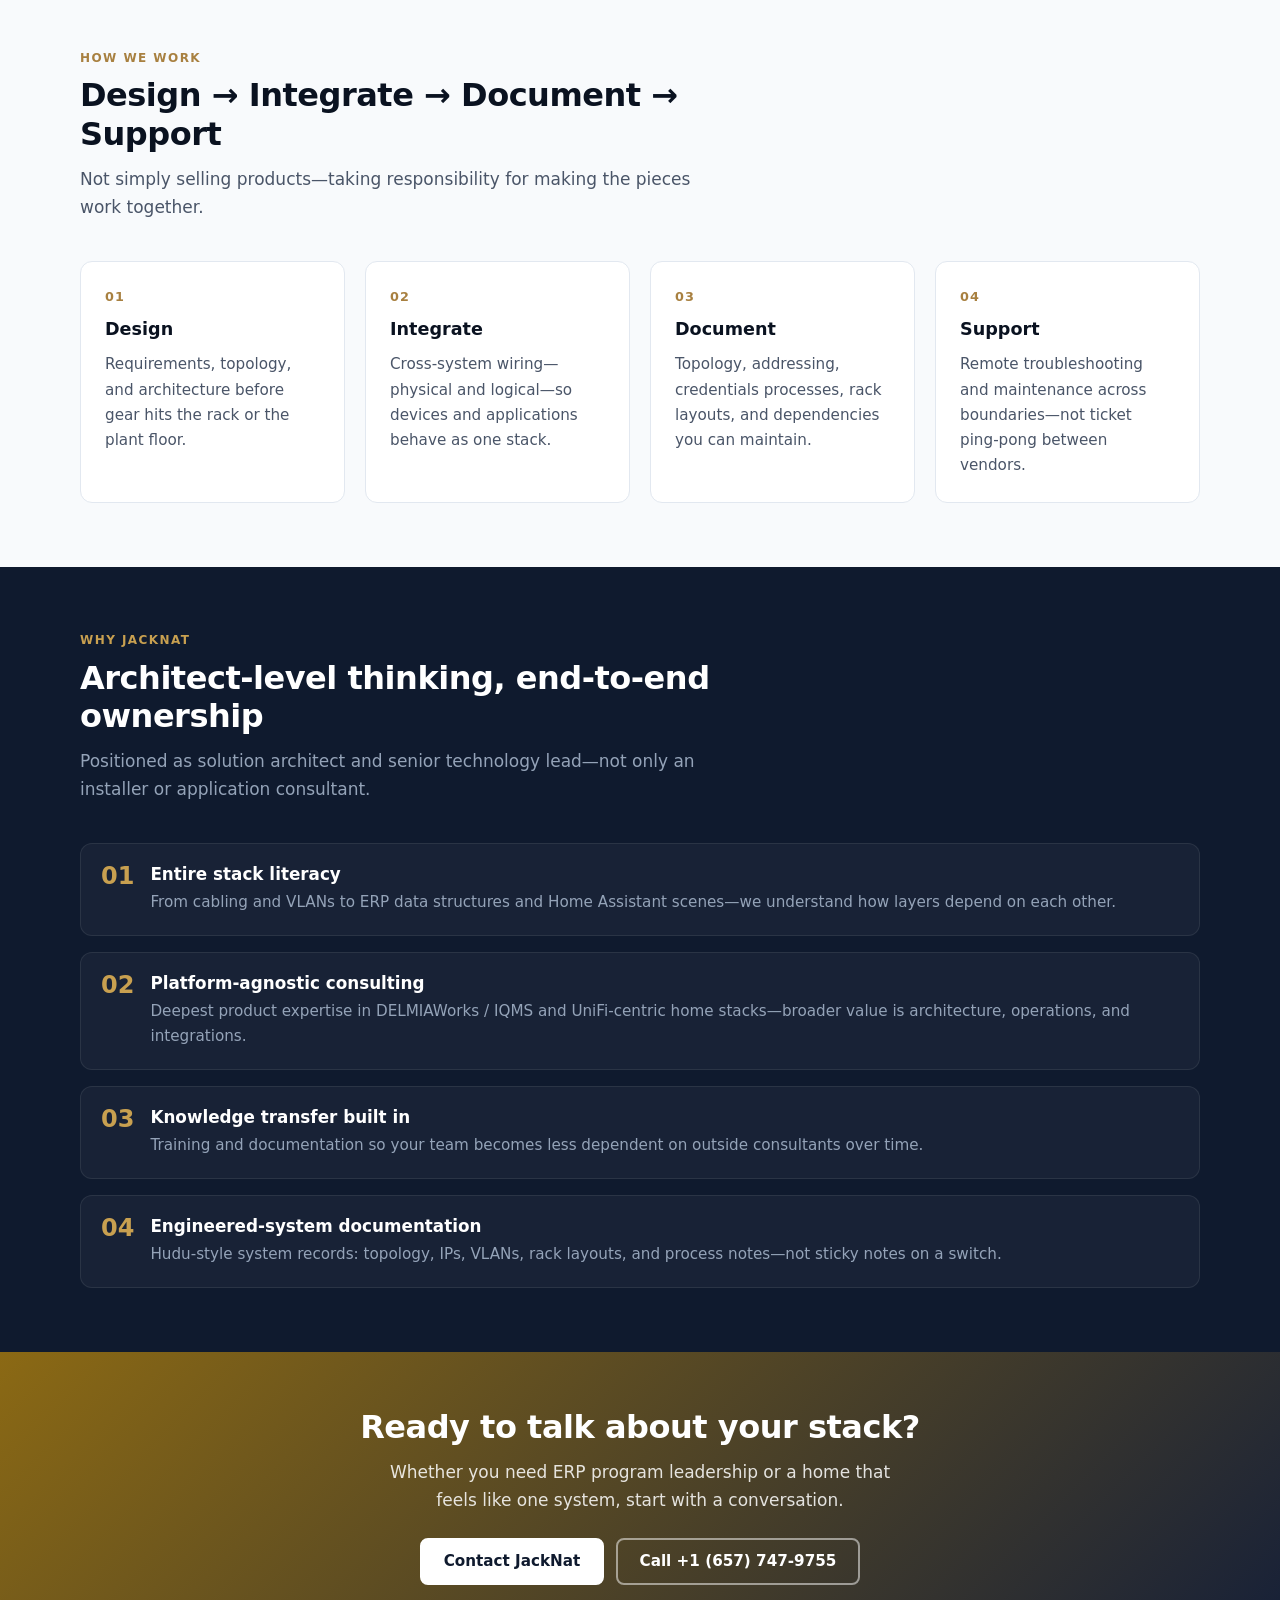
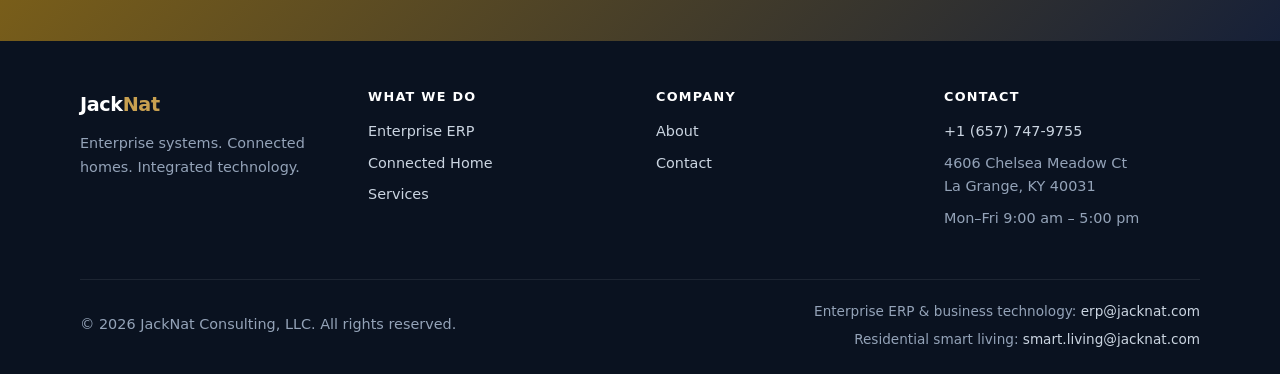
==== commit 7df75f0d: "Add Enterprise Systems logo paired with Smart Living branding. Mirror the JN gold/silver lockup with" ====
--- a/index.html
+++ b/index.html
@@ -74,6 +74,7 @@
         <div class="card-grid">
           <article class="path-card">
             <div class="path-card-top">
+              <img class="sl-logo sl-logo-card" src="images/logo-enterprise-systems-gold.png" alt="JackNat Enterprise Systems">
               <span class="eyebrow">For your business</span>
               <h3>Enterprise ERP &amp; Business Technology</h3>
               <p class="mb-0">~25 years of ERP consulting, solution architecture, and project leadership—with deep specialization in DELMIAWorks / IQMS manufacturing.</p>
--- a/css/styles.css
+++ b/css/styles.css
@@ -111,7 +111,7 @@
   font-size: 0.7rem; font-weight: 500; letter-spacing: 0.12em;
   text-transform: uppercase; color: var(--silver-400);
 }
-/* Smart Living brand mark (connected home) */
+/* Path brand marks (enterprise + smart living) */
 .sl-logo {
   display: block; height: auto; max-width: 100%;
 }
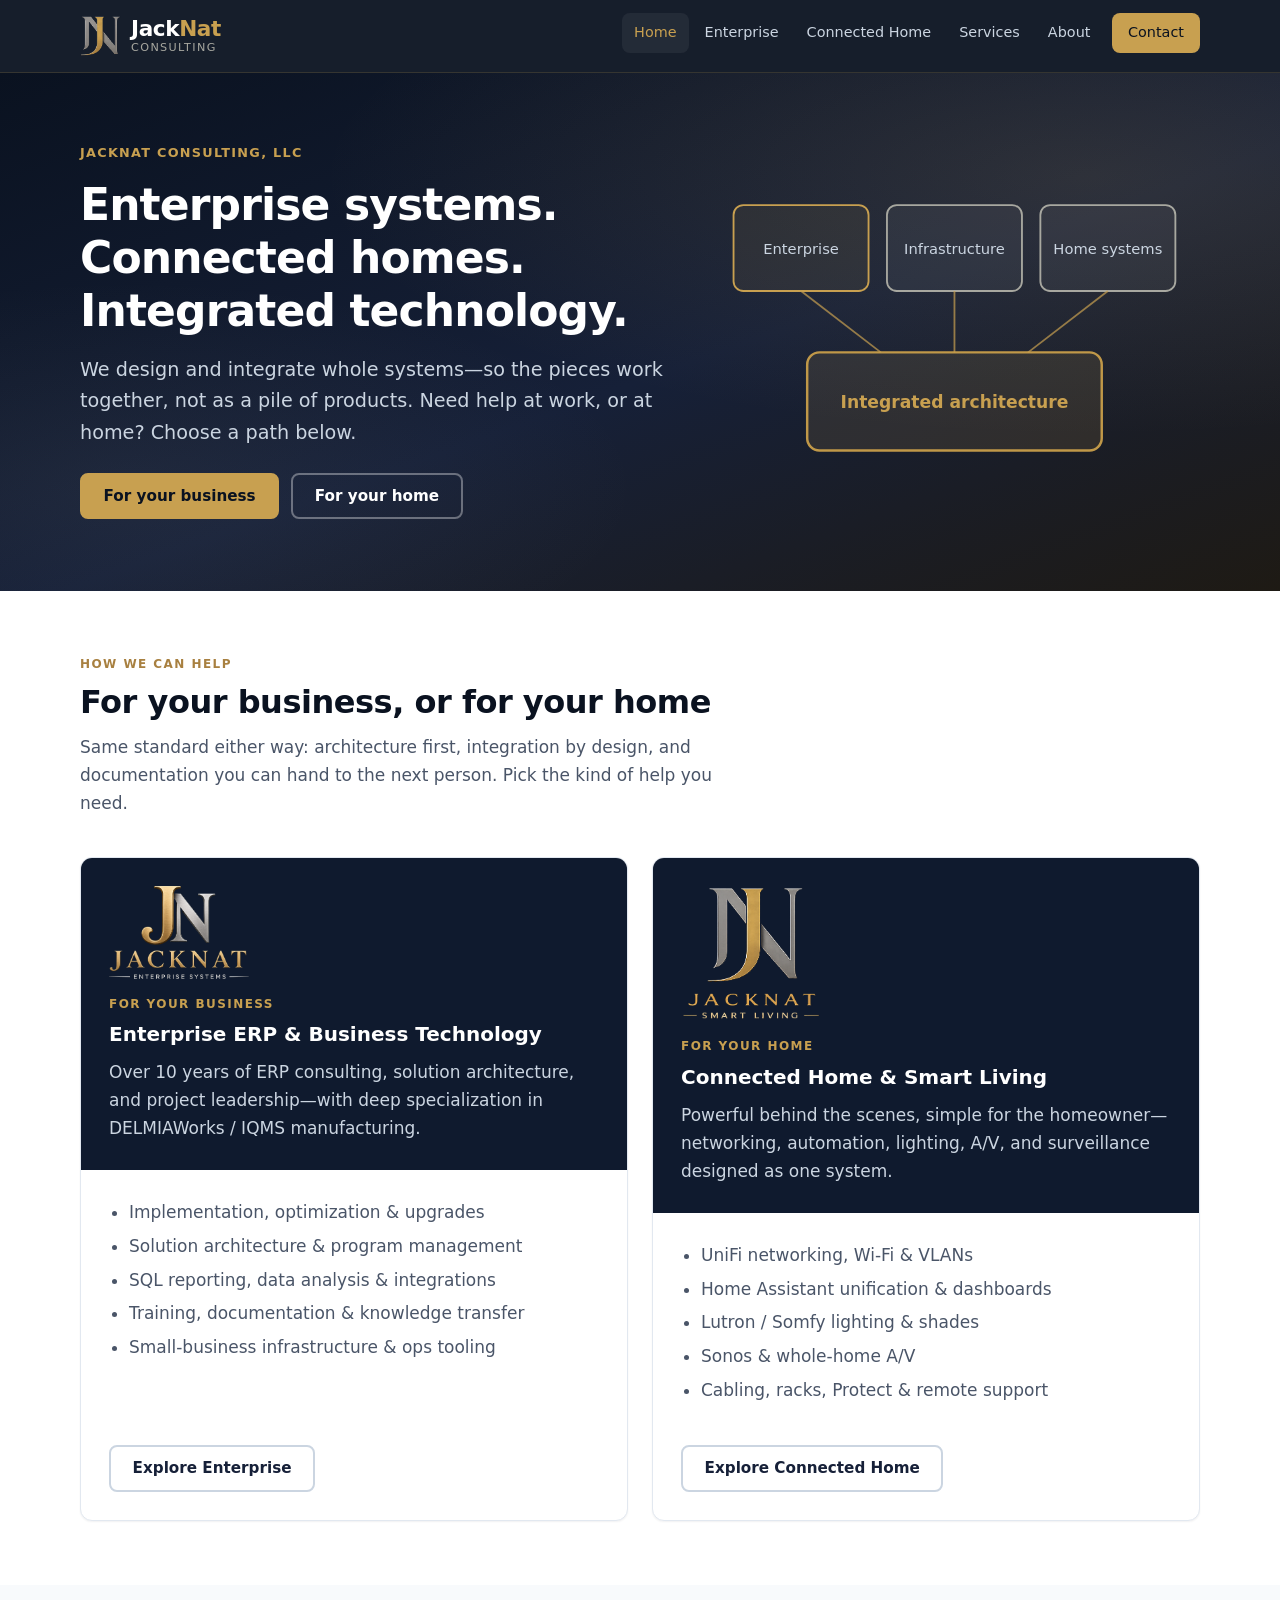
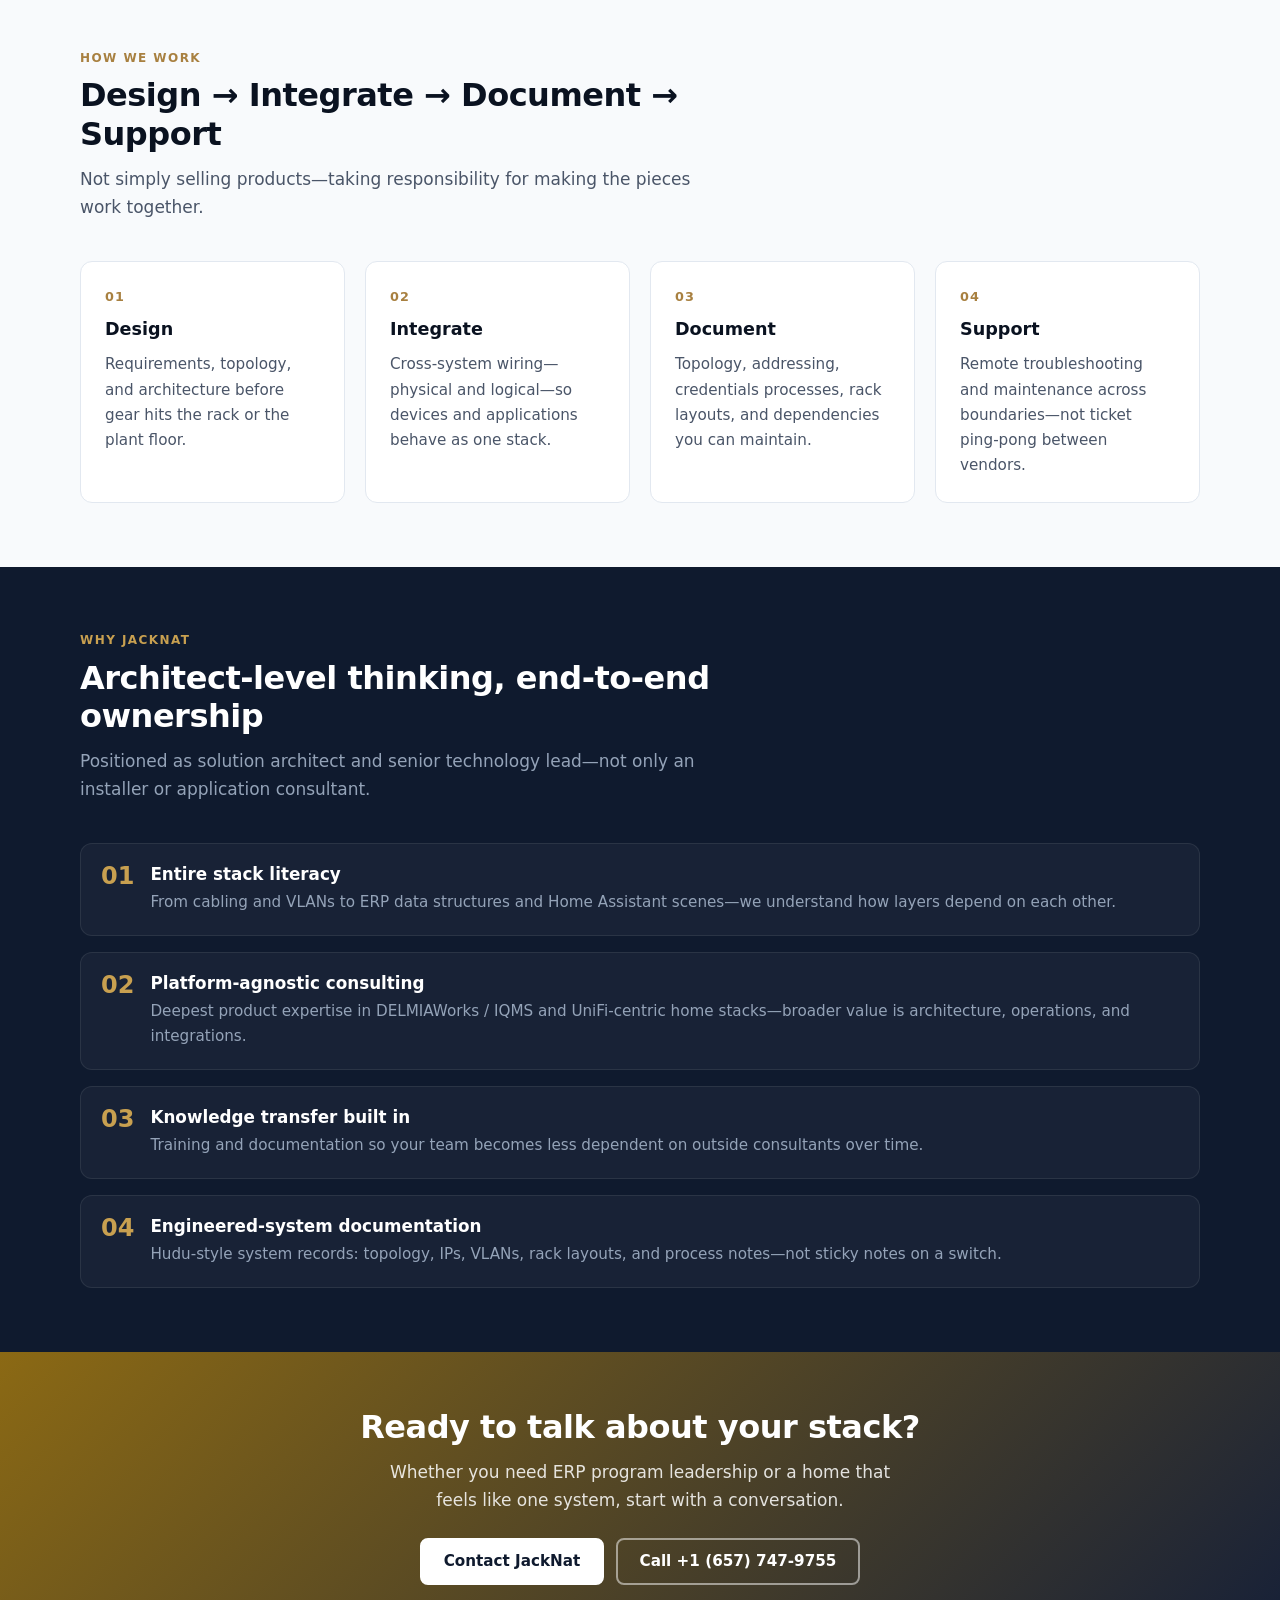
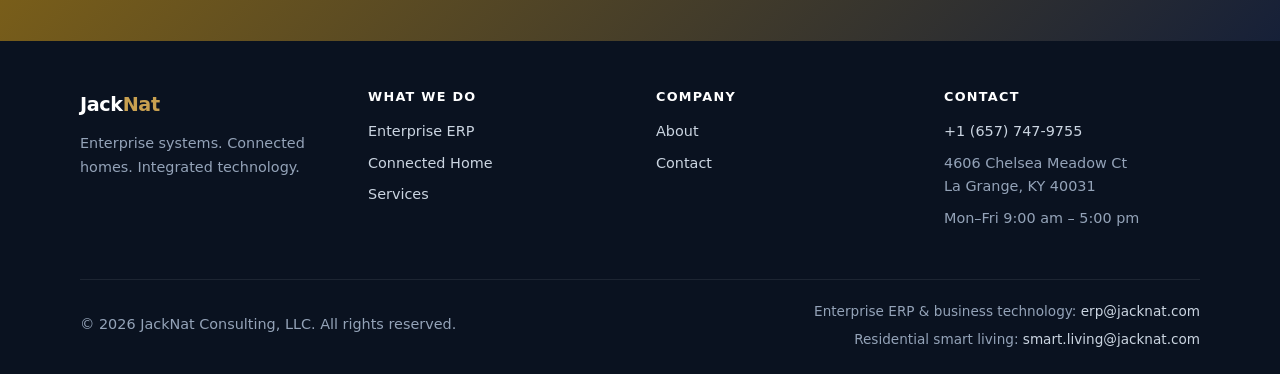
==== commit 9379d608: "Update ERP consulting experience description" ====
--- a/index.html
+++ b/index.html
@@ -77,7 +77,7 @@
               <img class="sl-logo sl-logo-card" src="images/logo-enterprise-systems-gold.png" alt="JackNat Enterprise Systems">
               <span class="eyebrow">For your business</span>
               <h3>Enterprise ERP &amp; Business Technology</h3>
-              <p class="mb-0">~25 years of ERP consulting, solution architecture, and project leadership—with deep specialization in DELMIAWorks / IQMS manufacturing.</p>
+              <p class="mb-0">Over 10 years of ERP consulting, solution architecture, and project leadership—with deep specialization in DELMIAWorks / IQMS manufacturing.</p>
             </div>
             <div class="path-card-body">
               <ul>
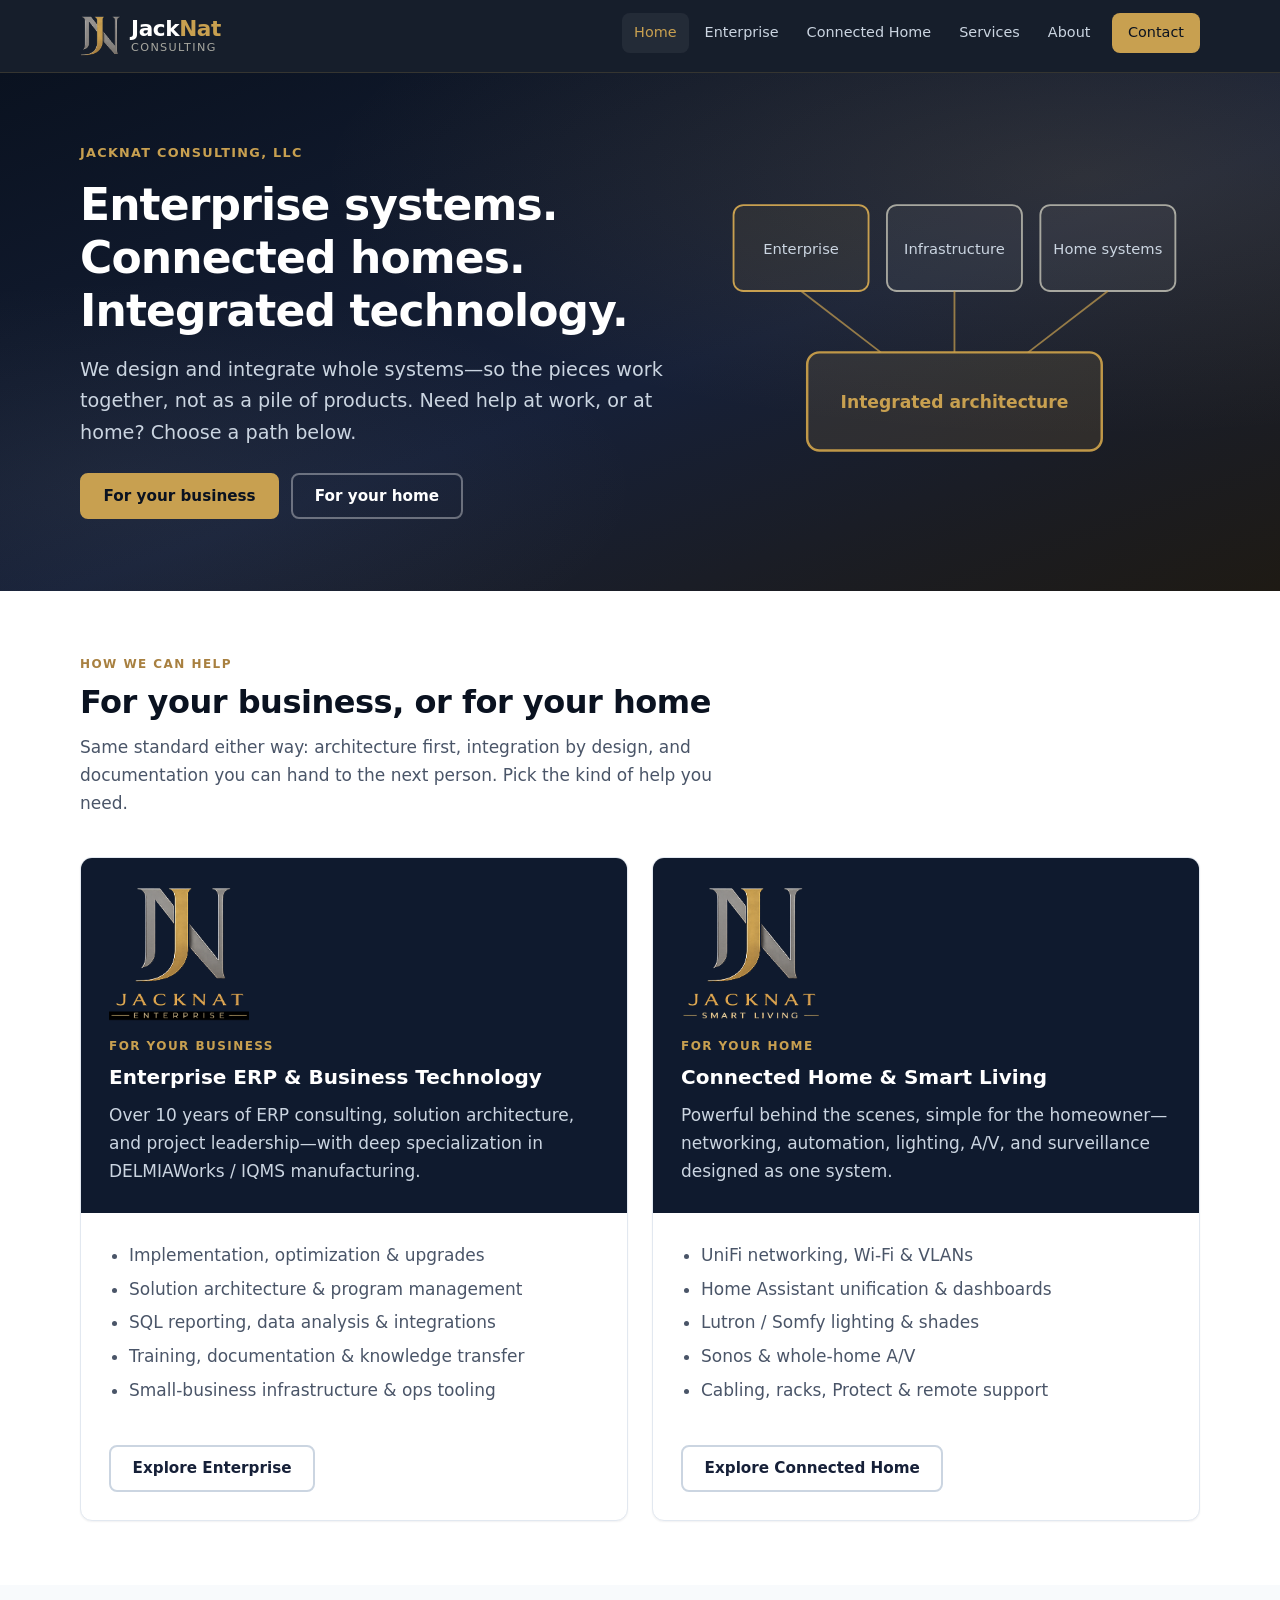
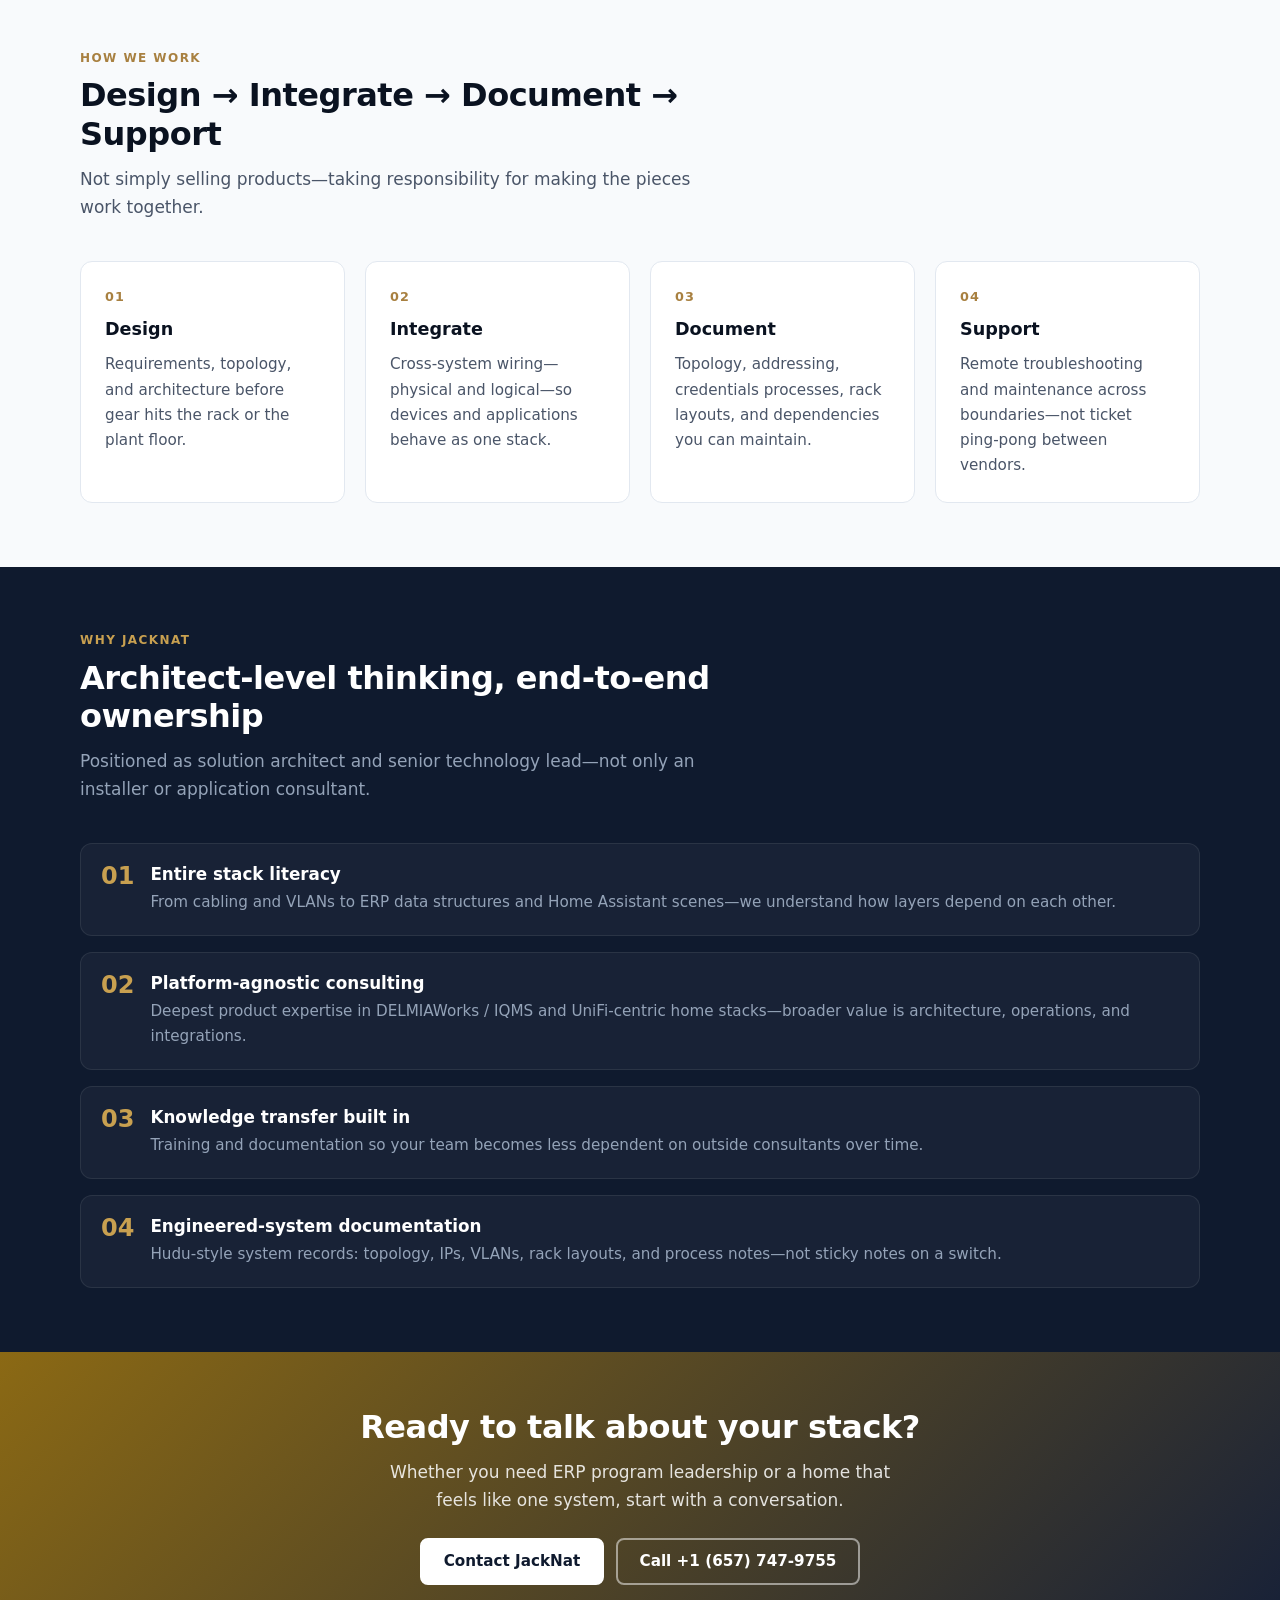
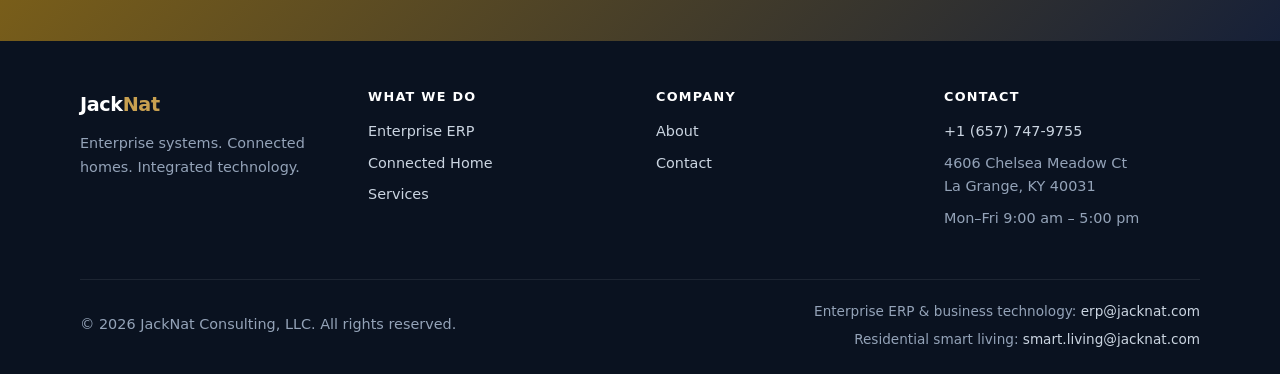
==== commit 39429d7c: "Shorten Enterprise logo tagline to ENTERPRISE. Rebuild from Smart Living lockup so monogram and JACK" ====
--- a/index.html
+++ b/index.html
@@ -74,7 +74,7 @@
         <div class="card-grid">
           <article class="path-card">
             <div class="path-card-top">
-              <img class="sl-logo sl-logo-card" src="images/logo-enterprise-systems-gold.png" alt="JackNat Enterprise Systems">
+              <img class="sl-logo sl-logo-card" src="images/logo-enterprise-systems-gold.png" alt="JackNat Enterprise">
               <span class="eyebrow">For your business</span>
               <h3>Enterprise ERP &amp; Business Technology</h3>
               <p class="mb-0">Over 10 years of ERP consulting, solution architecture, and project leadership—with deep specialization in DELMIAWorks / IQMS manufacturing.</p>
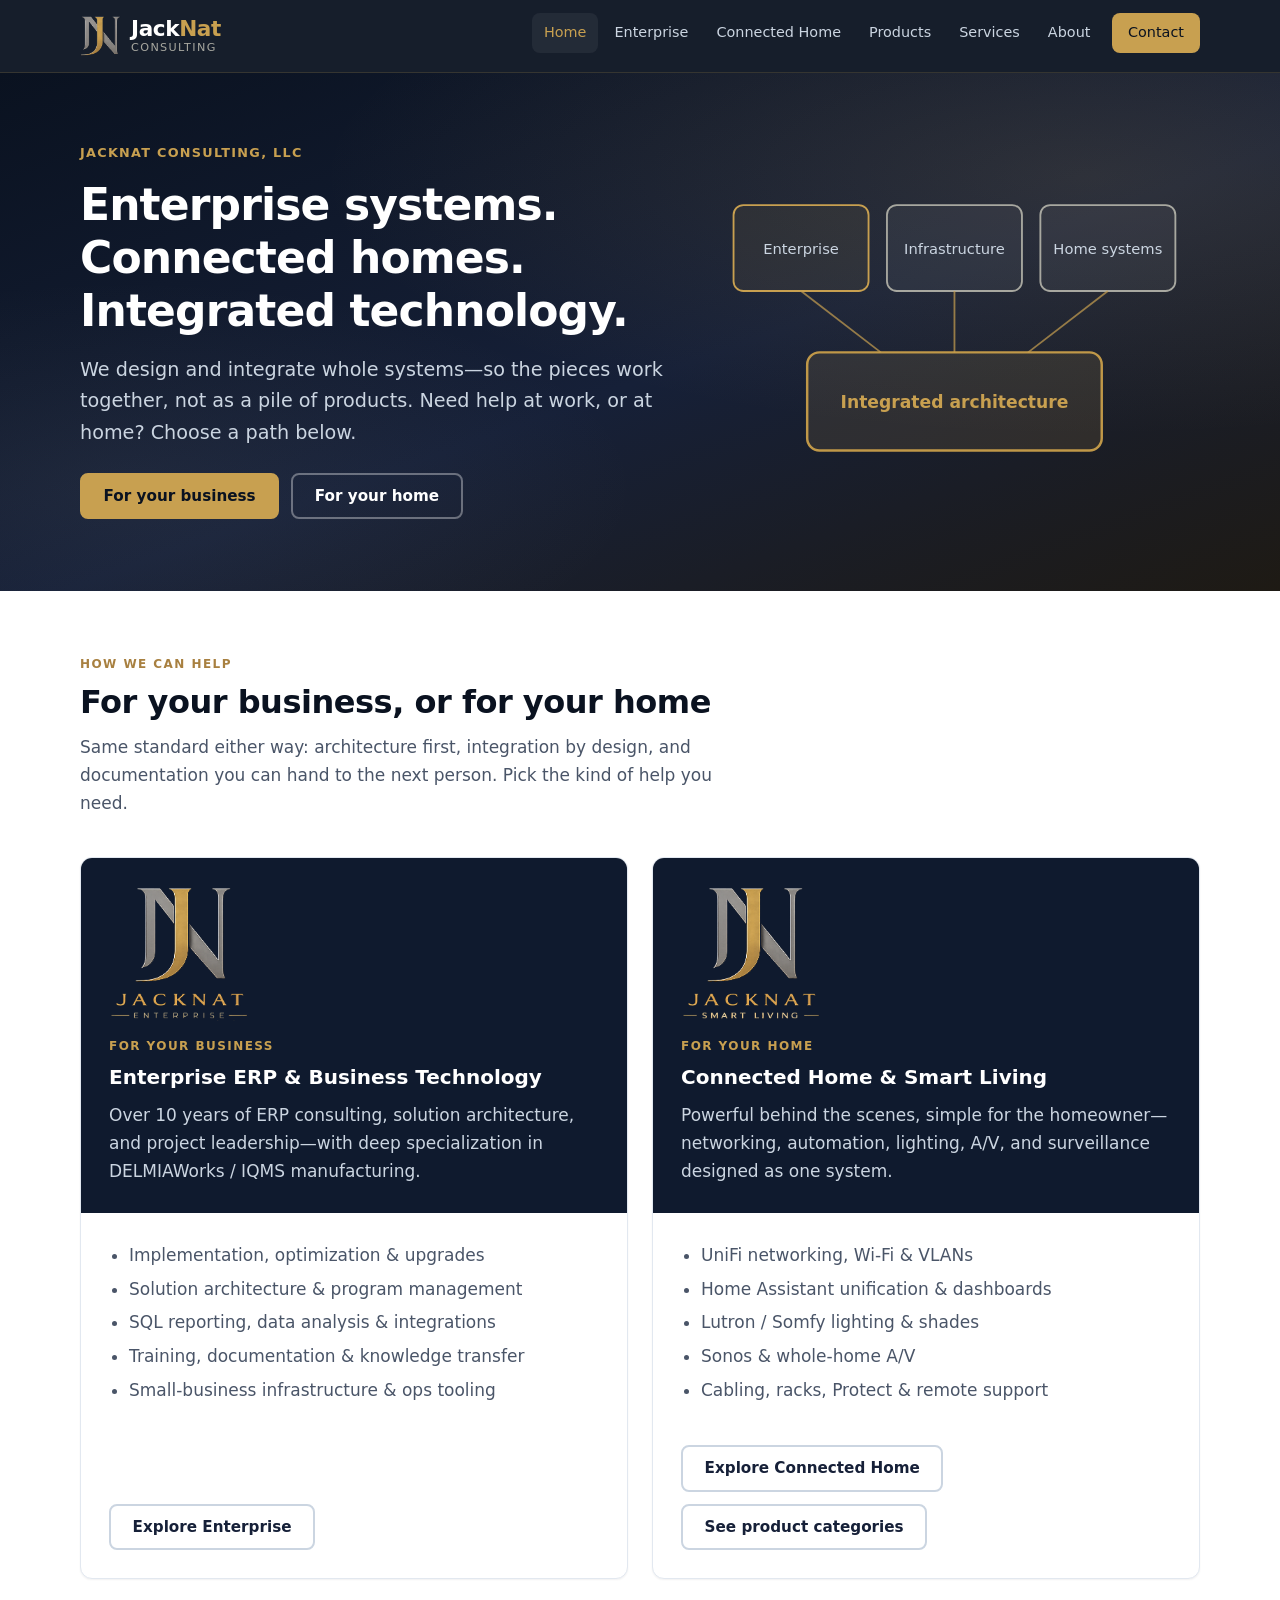
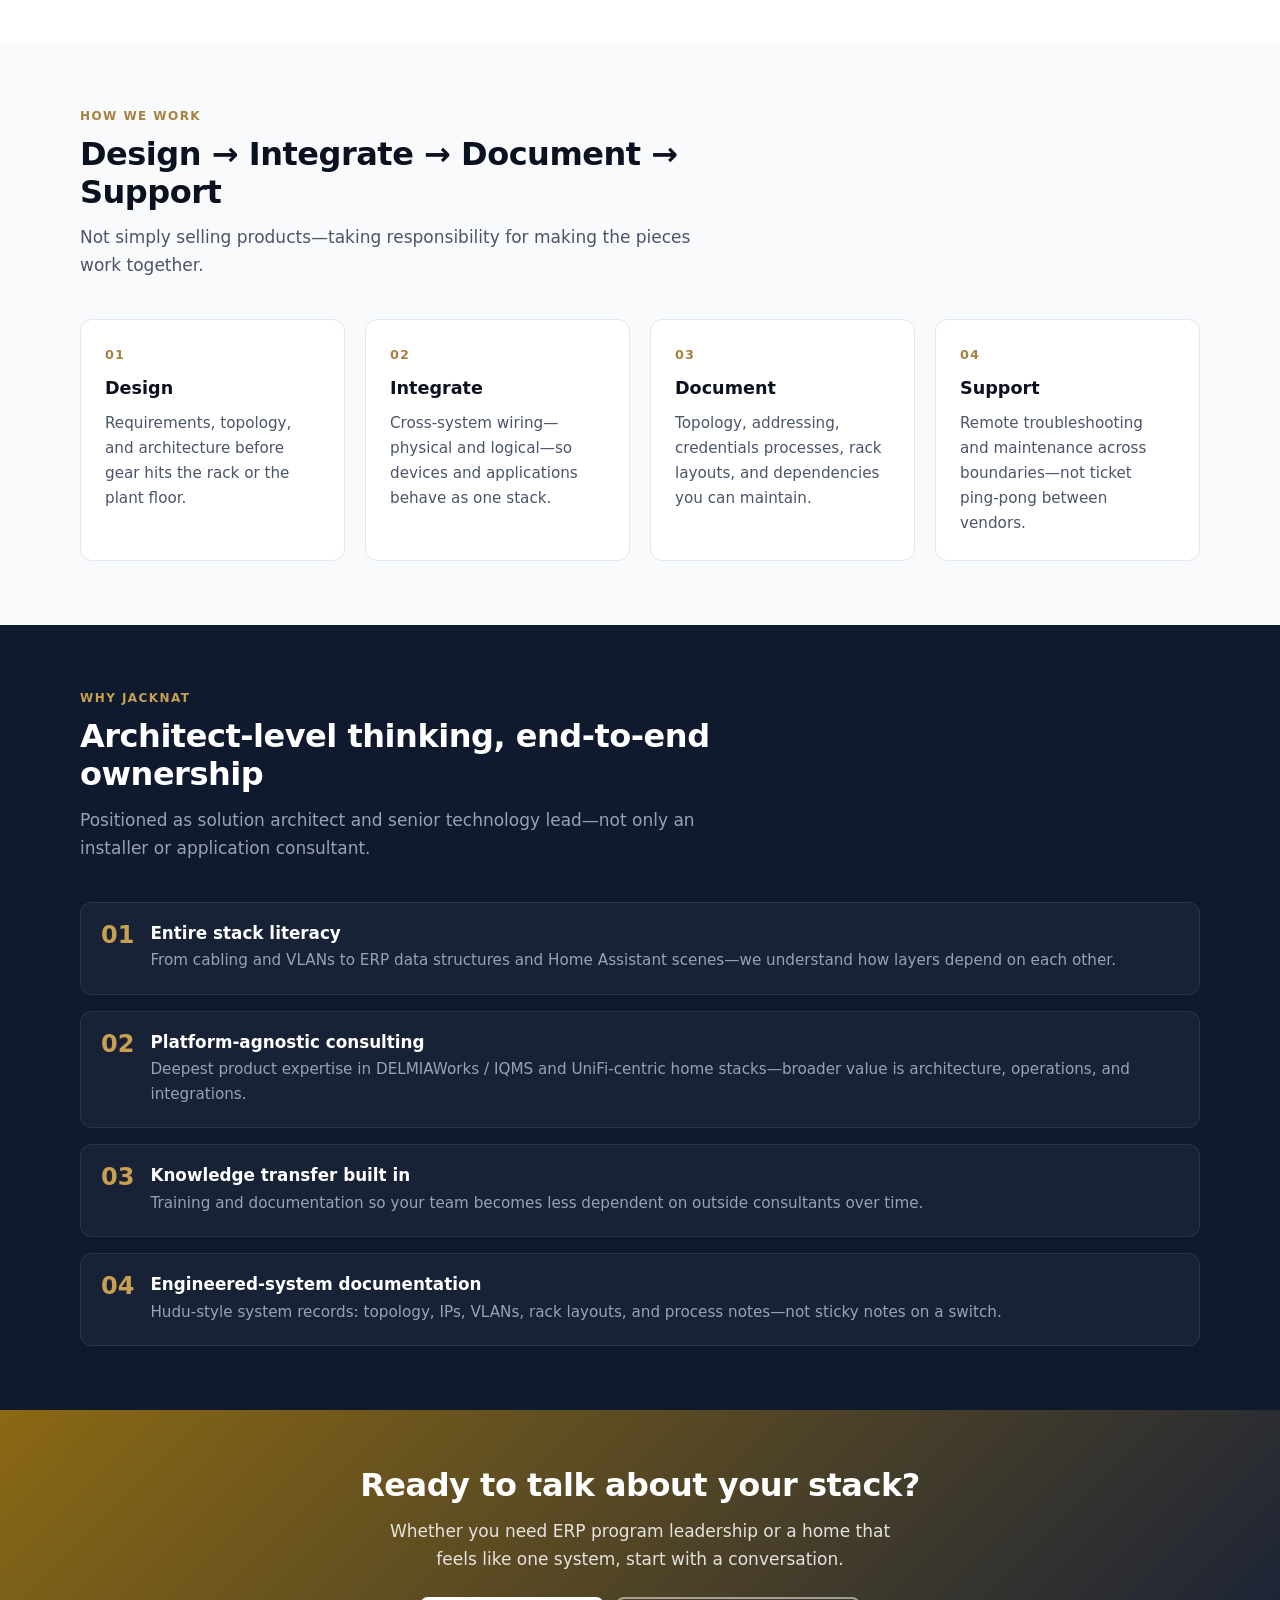
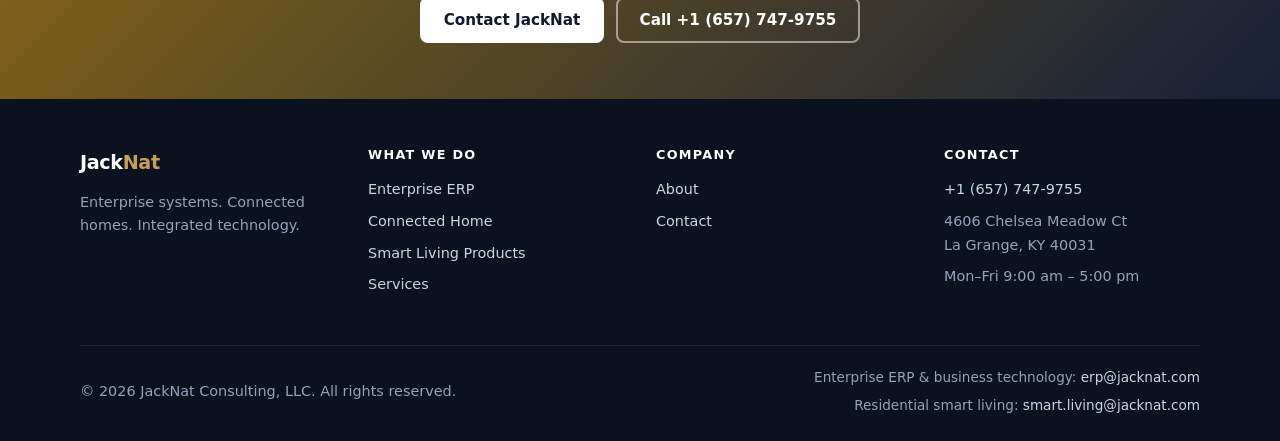
==== commit ea79fb73: "Add Connected Home & Smart Living Products page. Introduce a homeowner-need products page with categ" ====
--- a/index.html
+++ b/index.html
@@ -25,6 +25,7 @@
           <li><a href="index.html" aria-current="page">Home</a></li>
           <li><a href="enterprise.html">Enterprise</a></li>
           <li><a href="connected-home.html">Connected Home</a></li>
+          <li><a href="connected-home-products.html">Products</a></li>
           <li><a href="services.html">Services</a></li>
           <li><a href="about.html">About</a></li>
           <li><a class="nav-cta" href="contact.html">Contact</a></li>
@@ -105,7 +106,10 @@
                 <li>Sonos &amp; whole-home A/V</li>
                 <li>Cabling, racks, Protect &amp; remote support</li>
               </ul>
-              <a class="btn btn-outline" href="connected-home.html">Explore Connected Home</a>
+              <div class="btn-group">
+                <a class="btn btn-outline" href="connected-home.html">Explore Connected Home</a>
+                <a class="btn btn-outline" href="connected-home-products.html">See product categories</a>
+              </div>
             </div>
           </article>
         </div>
@@ -204,6 +208,7 @@
           <ul>
             <li><a href="enterprise.html">Enterprise ERP</a></li>
             <li><a href="connected-home.html">Connected Home</a></li>
+            <li><a href="connected-home-products.html">Smart Living Products</a></li>
             <li><a href="services.html">Services</a></li>
           </ul>
         </div>
--- a/css/styles.css
+++ b/css/styles.css
@@ -153,7 +153,7 @@
 }
 .site-nav .nav-cta:hover { background: var(--gold-500); color: var(--navy-950) !important; }
 
-@media (max-width: 860px) {
+@media (max-width: 980px) {
   .nav-toggle { display: block; }
   .site-nav {
     display: none; position: absolute; left: 0; right: 0; top: 100%;
@@ -515,6 +515,101 @@
 }
 .prose ul { color: var(--slate-600); }
 .prose li { margin-bottom: 0.5rem; }
+
+/* Connected Home local links (overview vs products) */
+.ch-local-nav {
+  display: flex; flex-wrap: wrap; gap: 0.5rem; margin-top: 1.25rem;
+}
+.ch-local-nav a {
+  display: inline-flex; align-items: center;
+  padding: 0.4rem 0.85rem; font-size: 0.8rem; font-weight: 600;
+  letter-spacing: 0.04em; text-transform: uppercase;
+  text-decoration: none; color: var(--slate-300);
+  border: 1px solid rgba(255,255,255,0.2); border-radius: 999px;
+}
+.ch-local-nav a:hover { color: var(--gold-400); border-color: var(--gold-400); }
+.ch-local-nav a[aria-current="page"] {
+  color: var(--navy-950); background: var(--gold-400); border-color: var(--gold-400);
+}
+
+/* Products page */
+.page-hero .btn-group { margin-top: 1.5rem; }
+.category-nav {
+  position: sticky; top: var(--header-h); z-index: 90;
+  background: var(--navy-950);
+  border-bottom: 1px solid rgba(200, 160, 80, 0.18);
+}
+.category-nav ul {
+  display: flex; gap: 0.35rem; list-style: none;
+  margin: 0; padding: 0.6rem 0;
+  overflow-x: auto; -webkit-overflow-scrolling: touch;
+  scrollbar-width: thin;
+}
+.category-nav li { margin: 0; flex-shrink: 0; }
+.category-nav a {
+  display: block; white-space: nowrap;
+  padding: 0.4rem 0.75rem; font-size: 0.8rem; font-weight: 600;
+  color: var(--slate-300); text-decoration: none;
+  border-radius: 999px; border: 1px solid transparent;
+}
+.category-nav a:hover,
+.category-nav a.is-active {
+  color: var(--gold-400);
+  background: rgba(200, 160, 80, 0.12);
+  border-color: rgba(200, 160, 80, 0.35);
+}
+.product-grid {
+  display: grid; gap: 1.5rem;
+  grid-template-columns: repeat(auto-fit, minmax(min(100%, 320px), 1fr));
+}
+.product-card {
+  display: flex; flex-direction: column;
+  scroll-margin-top: calc(var(--header-h) + 3.6rem);
+}
+.product-card .card-icon { margin-bottom: 0.85rem; }
+.product-card h3 { font-size: 1.15rem; }
+.product-card > p { color: var(--slate-600); }
+.product-card .what-we-do {
+  font-size: 0.7rem; font-weight: 700; letter-spacing: 0.1em;
+  text-transform: uppercase; color: var(--slate-500);
+  margin: 0.25rem 0 0.5rem;
+}
+.product-card ul {
+  flex: 1; margin-bottom: 0.5rem;
+  color: var(--slate-600); font-size: 0.95rem;
+}
+.product-card .service-meta { margin: 0.35rem 0 0.85rem; }
+.scene-grid {
+  display: grid; gap: 1.25rem;
+  grid-template-columns: repeat(auto-fit, minmax(240px, 1fr));
+}
+.scene-card {
+  background: rgba(255,255,255,0.04);
+  border: 1px solid rgba(255,255,255,0.08);
+  border-radius: var(--radius-lg); padding: 1.5rem;
+}
+.scene-card .eyebrow { color: var(--gold-400); }
+.scene-card h3 { color: var(--white); font-size: 1.15rem; }
+.scene-card p, .scene-card li { color: var(--slate-400); font-size: 0.95rem; }
+.scene-card ul { margin-bottom: 0; }
+.existing-list {
+  display: grid; gap: 0.5rem 1rem;
+  grid-template-columns: repeat(auto-fit, minmax(200px, 1fr));
+  list-style: none; padding: 0; margin: 0 0 1.25rem;
+}
+.existing-list li {
+  margin: 0; padding: 0.75rem 0.9rem;
+  background: var(--white); border: 1px solid var(--slate-200);
+  border-radius: var(--radius); color: var(--slate-600); font-size: 0.95rem;
+}
+.existing-list li::before {
+  content: ""; display: inline-block; width: 0.45rem; height: 0.45rem;
+  margin-right: 0.55rem; border-radius: 50%;
+  background: var(--gold-400); vertical-align: middle;
+}
+.path-card-body .btn-group { margin-top: 1.25rem; }
+.path-card-body .btn-group .btn { margin-top: 0; }
+
 @media (prefers-reduced-motion: reduce) {
   html { scroll-behavior: auto; }
   *, *::before, *::after { transition-duration: 0.01ms !important; }
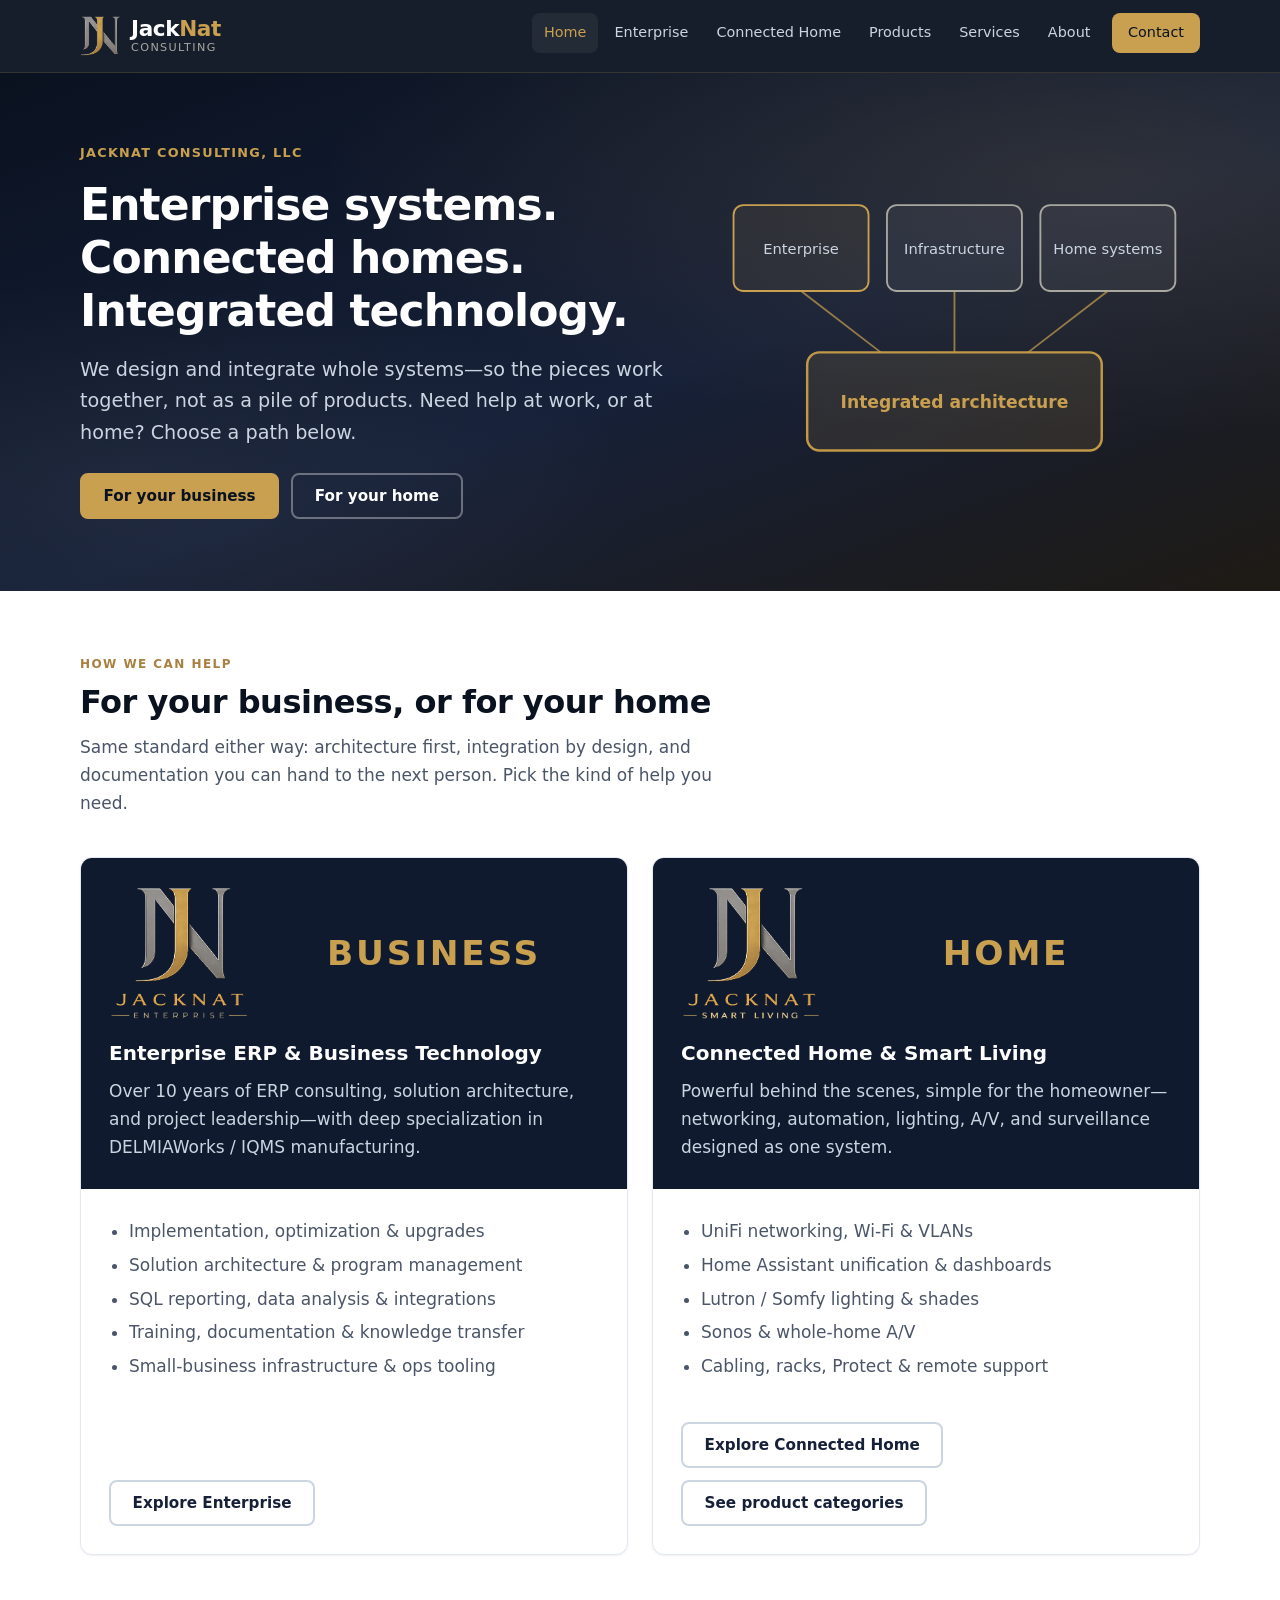
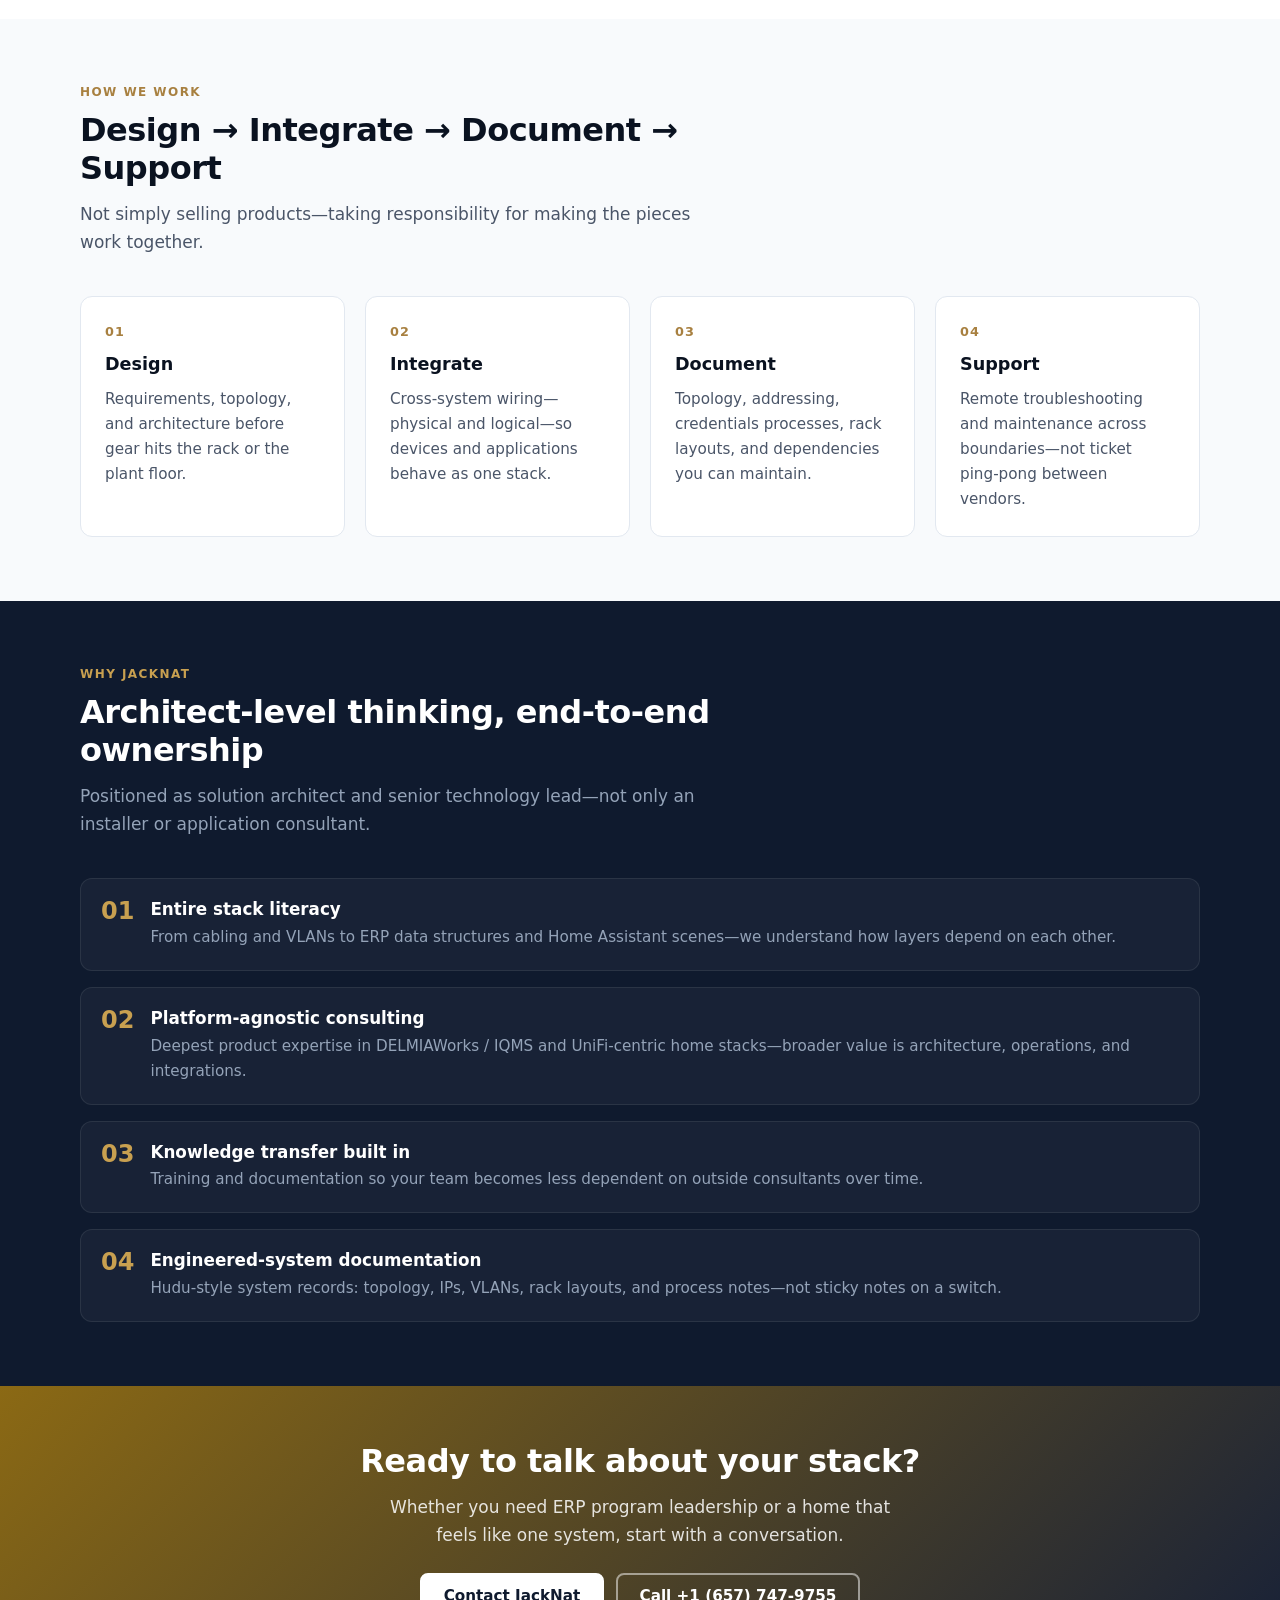
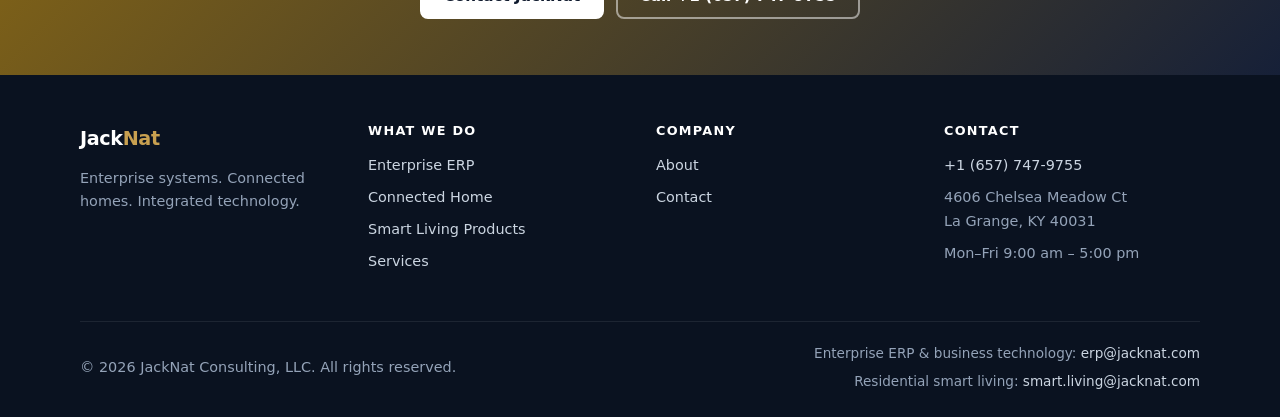
==== commit 8451b012: "Make Business vs Home path choice obvious on home cards. Put large gold Business/Home labels in the " ====
--- a/index.html
+++ b/index.html
@@ -75,8 +75,10 @@
         <div class="card-grid">
           <article class="path-card">
             <div class="path-card-top">
-              <img class="sl-logo sl-logo-card" src="images/logo-enterprise-systems-gold.png" alt="JackNat Enterprise">
-              <span class="eyebrow">For your business</span>
+              <div class="path-card-brand">
+                <img class="sl-logo sl-logo-card" src="images/logo-enterprise-systems-gold.png" alt="JackNat Enterprise">
+                <p class="path-choice-label">Business</p>
+              </div>
               <h3>Enterprise ERP &amp; Business Technology</h3>
               <p class="mb-0">Over 10 years of ERP consulting, solution architecture, and project leadership—with deep specialization in DELMIAWorks / IQMS manufacturing.</p>
             </div>
@@ -93,8 +95,10 @@
           </article>
           <article class="path-card">
             <div class="path-card-top">
-              <img class="sl-logo sl-logo-card" src="images/logo-smart-living-gold.png" alt="JackNat Smart Living">
-              <span class="eyebrow">For your home</span>
+              <div class="path-card-brand">
+                <img class="sl-logo sl-logo-card" src="images/logo-smart-living-gold.png" alt="JackNat Smart Living">
+                <p class="path-choice-label">Home</p>
+              </div>
               <h3>Connected Home &amp; Smart Living</h3>
               <p class="mb-0">Powerful behind the scenes, simple for the homeowner—networking, automation, lighting, A/V, and surveillance designed as one system.</p>
             </div>
--- a/css/styles.css
+++ b/css/styles.css
@@ -277,9 +277,37 @@
 }
 .path-card-top h3 { color: var(--white); }
 .path-card-top .eyebrow { color: var(--gold-400); }
+.path-card-brand {
+  display: flex; align-items: center; justify-content: space-between;
+  gap: 1rem 1.25rem; margin-bottom: 1.25rem; min-height: 5.5rem;
+}
+.path-card-brand .sl-logo-card {
+  margin: 0; flex-shrink: 0; width: min(140px, 42%);
+}
+.path-choice-label {
+  margin: 0; flex: 1; min-width: 0;
+  display: flex; align-items: center; justify-content: center;
+  text-align: center;
+  font-family: var(--font-display);
+  font-size: clamp(1.65rem, 4.5vw, 2.15rem);
+  font-weight: 700; line-height: 1.1;
+  letter-spacing: 0.08em; text-transform: uppercase;
+  color: var(--gold-400);
+}
 .path-card-body { padding: 1.75rem; flex: 1; display: flex; flex-direction: column; }
 .path-card-body ul { flex: 1; color: var(--slate-600); }
 .path-card-body .btn { margin-top: 1.25rem; align-self: flex-start; }
+
+@media (max-width: 420px) {
+  .path-card-brand {
+    flex-direction: column; align-items: flex-start; min-height: 0; gap: 0.85rem;
+  }
+  .path-card-brand .sl-logo-card { width: 120px; }
+  .path-choice-label {
+    justify-content: flex-start; text-align: left;
+    font-size: clamp(1.45rem, 8vw, 1.85rem);
+  }
+}
 
 /* Process steps */
 .process-grid {
@@ -543,9 +571,15 @@
   display: flex; gap: 0.35rem; list-style: none;
   margin: 0; padding: 0.6rem 0;
   overflow-x: auto; -webkit-overflow-scrolling: touch;
-  scrollbar-width: thin;
-}
+  scrollbar-width: none;
+}
+.category-nav ul::-webkit-scrollbar { display: none; }
 .category-nav li { margin: 0; flex-shrink: 0; }
+@media (min-width: 1100px) {
+  .category-nav ul {
+    flex-wrap: wrap; overflow: visible; justify-content: center;
+  }
+}
 .category-nav a {
   display: block; white-space: nowrap;
   padding: 0.4rem 0.75rem; font-size: 0.8rem; font-weight: 600;
@@ -564,7 +598,7 @@
 }
 .product-card {
   display: flex; flex-direction: column;
-  scroll-margin-top: calc(var(--header-h) + 3.6rem);
+  scroll-margin-top: calc(var(--header-h) + 5.5rem);
 }
 .product-card .card-icon { margin-bottom: 0.85rem; }
 .product-card h3 { font-size: 1.15rem; }
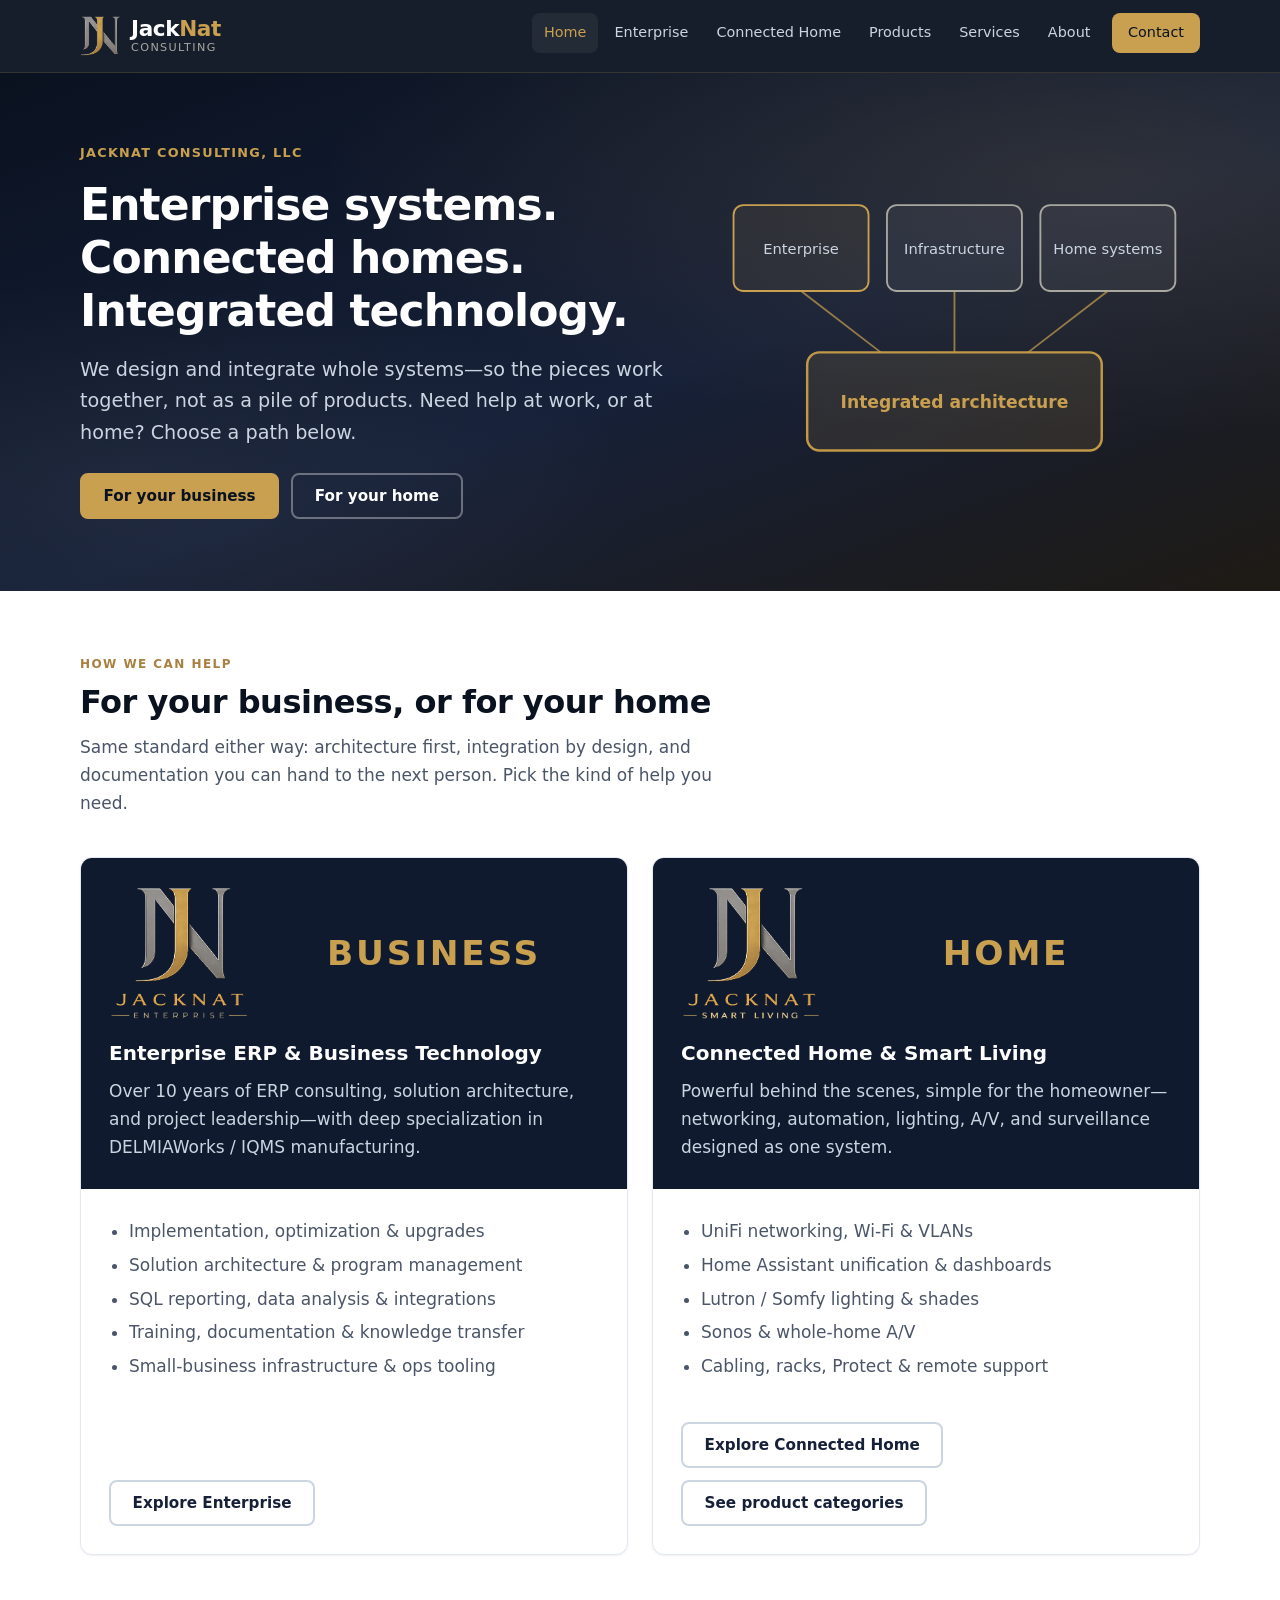
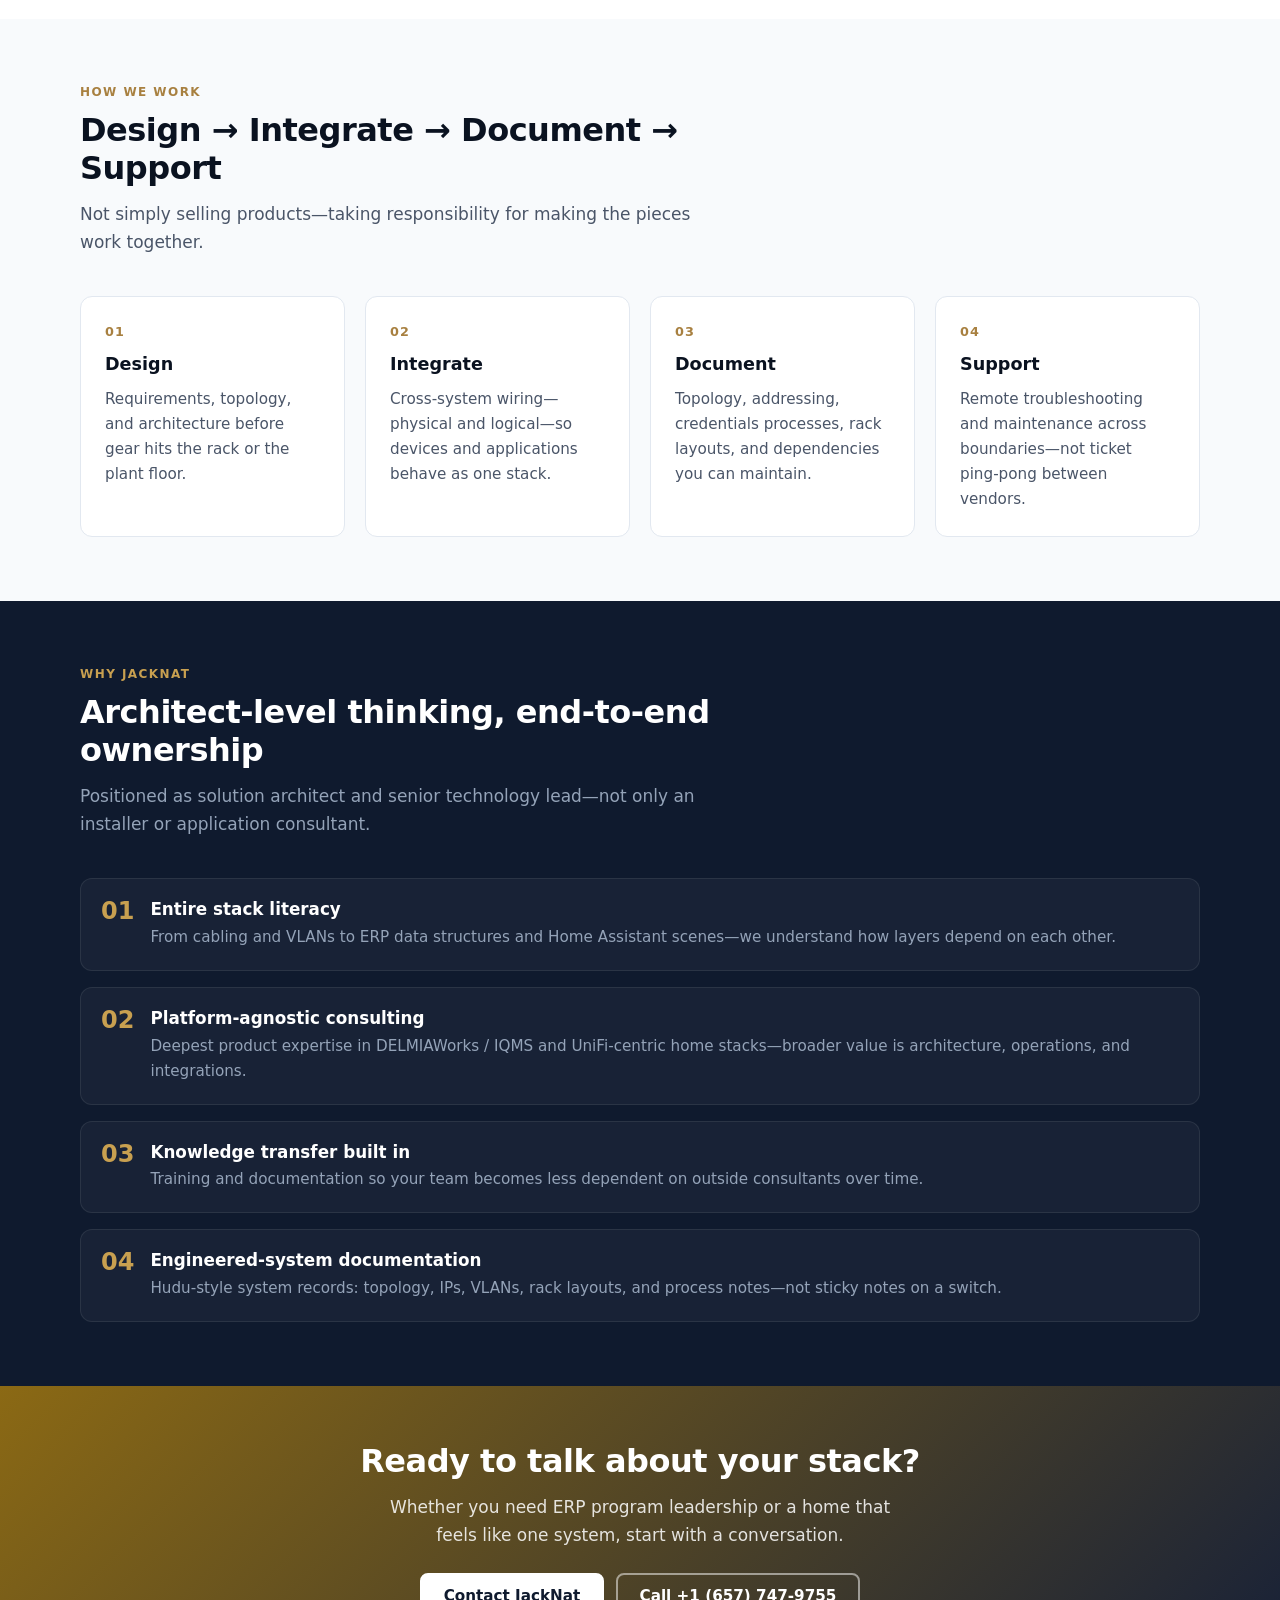
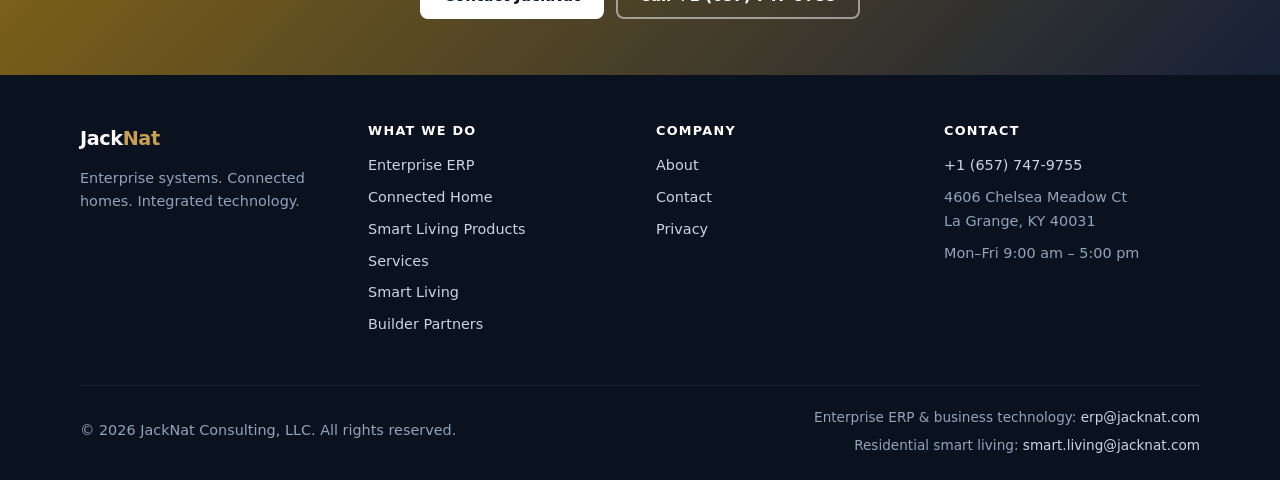
==== commit 56f68249: "Add homeowner and builder landing pages for the Google Ads campaign. Publish /smart-living and /buil" ====
--- a/index.html
+++ b/index.html
@@ -214,6 +214,8 @@
             <li><a href="connected-home.html">Connected Home</a></li>
             <li><a href="connected-home-products.html">Smart Living Products</a></li>
             <li><a href="services.html">Services</a></li>
+            <li><a href="smart-living/">Smart Living</a></li>
+            <li><a href="builder-partners/">Builder Partners</a></li>
           </ul>
         </div>
         <div>
@@ -221,6 +223,7 @@
           <ul>
             <li><a href="about.html">About</a></li>
             <li><a href="contact.html">Contact</a></li>
+            <li><a href="privacy/">Privacy</a></li>
           </ul>
         </div>
         <div>
@@ -241,6 +244,8 @@
       </div>
     </div>
   </footer>
+  <script src="js/ads-config.js"></script>
+  <script src="js/campaign.js"></script>
   <script src="js/main.js"></script>
 </body>
 </html>
--- a/css/styles.css
+++ b/css/styles.css
@@ -648,3 +648,94 @@
   html { scroll-behavior: auto; }
   *, *::before, *::after { transition-duration: 0.01ms !important; }
 }
+
+/* Campaign landing pages */
+.landing-hero.hero h1 { max-width: 18em; }
+.landing-hero .lede { max-width: 40rem; }
+.hero-program {
+  margin: 0 0 0.75rem;
+  font-size: 0.8rem; font-weight: 600; letter-spacing: 0.08em;
+  text-transform: uppercase; color: var(--gold-400);
+}
+.hero-tagline {
+  margin: 0 0 1rem;
+  color: var(--white);
+  font-size: 1.25rem; font-weight: 600;
+}
+.hero-award {
+  margin: 1rem 0 0;
+  color: var(--gold-400);
+  font-weight: 600;
+  font-size: 0.95rem;
+}
+.anchor-target { scroll-margin-top: calc(var(--header-h) + 0.75rem); }
+.jump-links {
+  display: flex; flex-wrap: wrap; gap: 0.5rem;
+  list-style: none; padding: 0; margin: 1.25rem 0 0;
+}
+.jump-links li { margin: 0; }
+.jump-links a {
+  display: inline-block; text-decoration: none;
+  font-size: 0.85rem; font-weight: 600;
+  padding: 0.4rem 0.75rem;
+  border: 1px solid var(--slate-300); border-radius: 999px;
+  color: var(--navy-800);
+}
+.jump-links a:hover { border-color: var(--gold-600); color: var(--gold-700); }
+.offer-stack { display: grid; gap: 1.25rem; }
+.offer-kicker {
+  margin: 0 0 0.35rem;
+  font-size: 0.75rem; font-weight: 700; letter-spacing: 0.12em;
+  text-transform: uppercase; color: var(--gold-600);
+}
+.offer-card h3 { font-size: 1.35rem; }
+.award-name { color: var(--gold-400); }
+.area-list {
+  display: flex; flex-wrap: wrap; gap: 0.5rem;
+  list-style: none; padding: 0; margin: 0 0 1rem;
+}
+.area-list li {
+  margin: 0; padding: 0.45rem 0.85rem;
+  background: var(--white); border: 1px solid var(--slate-200);
+  border-radius: 999px; color: var(--navy-800);
+  font-weight: 600; font-size: 0.95rem;
+}
+.faq-item { padding: 1.15rem 0; border-bottom: 1px solid var(--slate-200); }
+.faq-item:first-child { padding-top: 0; }
+.faq-item h3 { font-size: 1.1rem; margin-bottom: 0.4rem; }
+.faq-item p:last-child { margin-bottom: 0; color: var(--slate-600); }
+.landing-form { max-width: 42rem; }
+.optional { font-weight: 400; color: var(--slate-500); }
+.form-label {
+  display: block; font-size: 0.875rem; font-weight: 600;
+  color: var(--navy-800); margin: 0 0 0.5rem;
+}
+.check-grid {
+  display: grid; gap: 0.55rem 1rem;
+  grid-template-columns: 1fr;
+}
+@media (min-width: 640px) {
+  .check-grid { grid-template-columns: 1fr 1fr; }
+}
+.form-row label.check-option {
+  display: flex; align-items: flex-start; gap: 0.55rem;
+  font-weight: 500; margin: 0;
+}
+.check-option input { width: auto; margin-top: 0.25rem; flex-shrink: 0; }
+.privacy-note { font-size: 0.9rem; color: var(--slate-600); margin: 0.85rem 0 0; }
+.form-honeypot {
+  position: absolute; left: -10000px; top: auto;
+  width: 1px; height: 1px; overflow: hidden;
+}
+.landing-prose { max-width: 42rem; }
+.landing-prose h2 { margin-top: 2rem; font-size: 1.35rem; }
+.landing-prose h2:first-child { margin-top: 0; }
+.landing-prose ul { color: var(--slate-600); }
+.bullet-list { color: var(--slate-600); }
+.bullet-list li { margin-bottom: 0.65rem; }
+.callout {
+  margin-top: 1.5rem; padding: 1.25rem 1.35rem;
+  background: var(--off-white); border-left: 3px solid var(--gold-500);
+  border-radius: 0 var(--radius) var(--radius) 0;
+}
+.callout p:last-child { margin-bottom: 0; }
